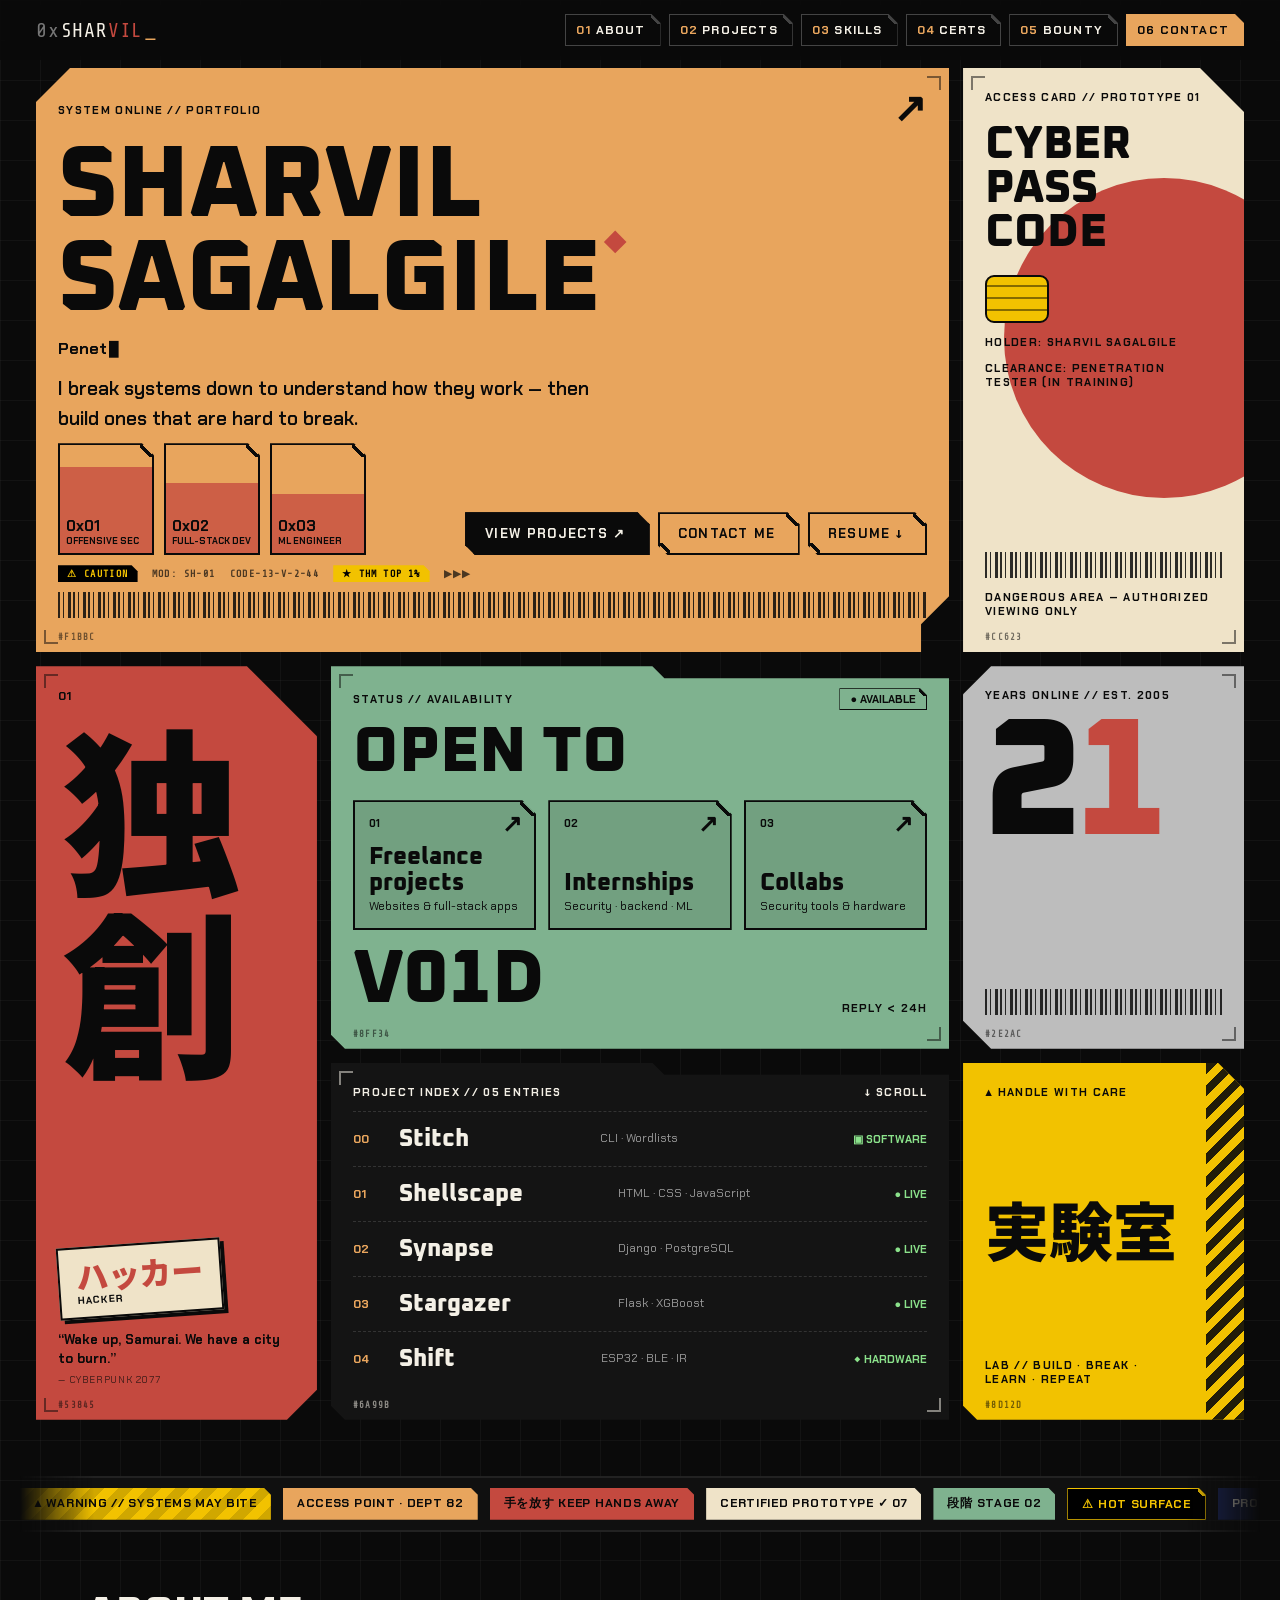
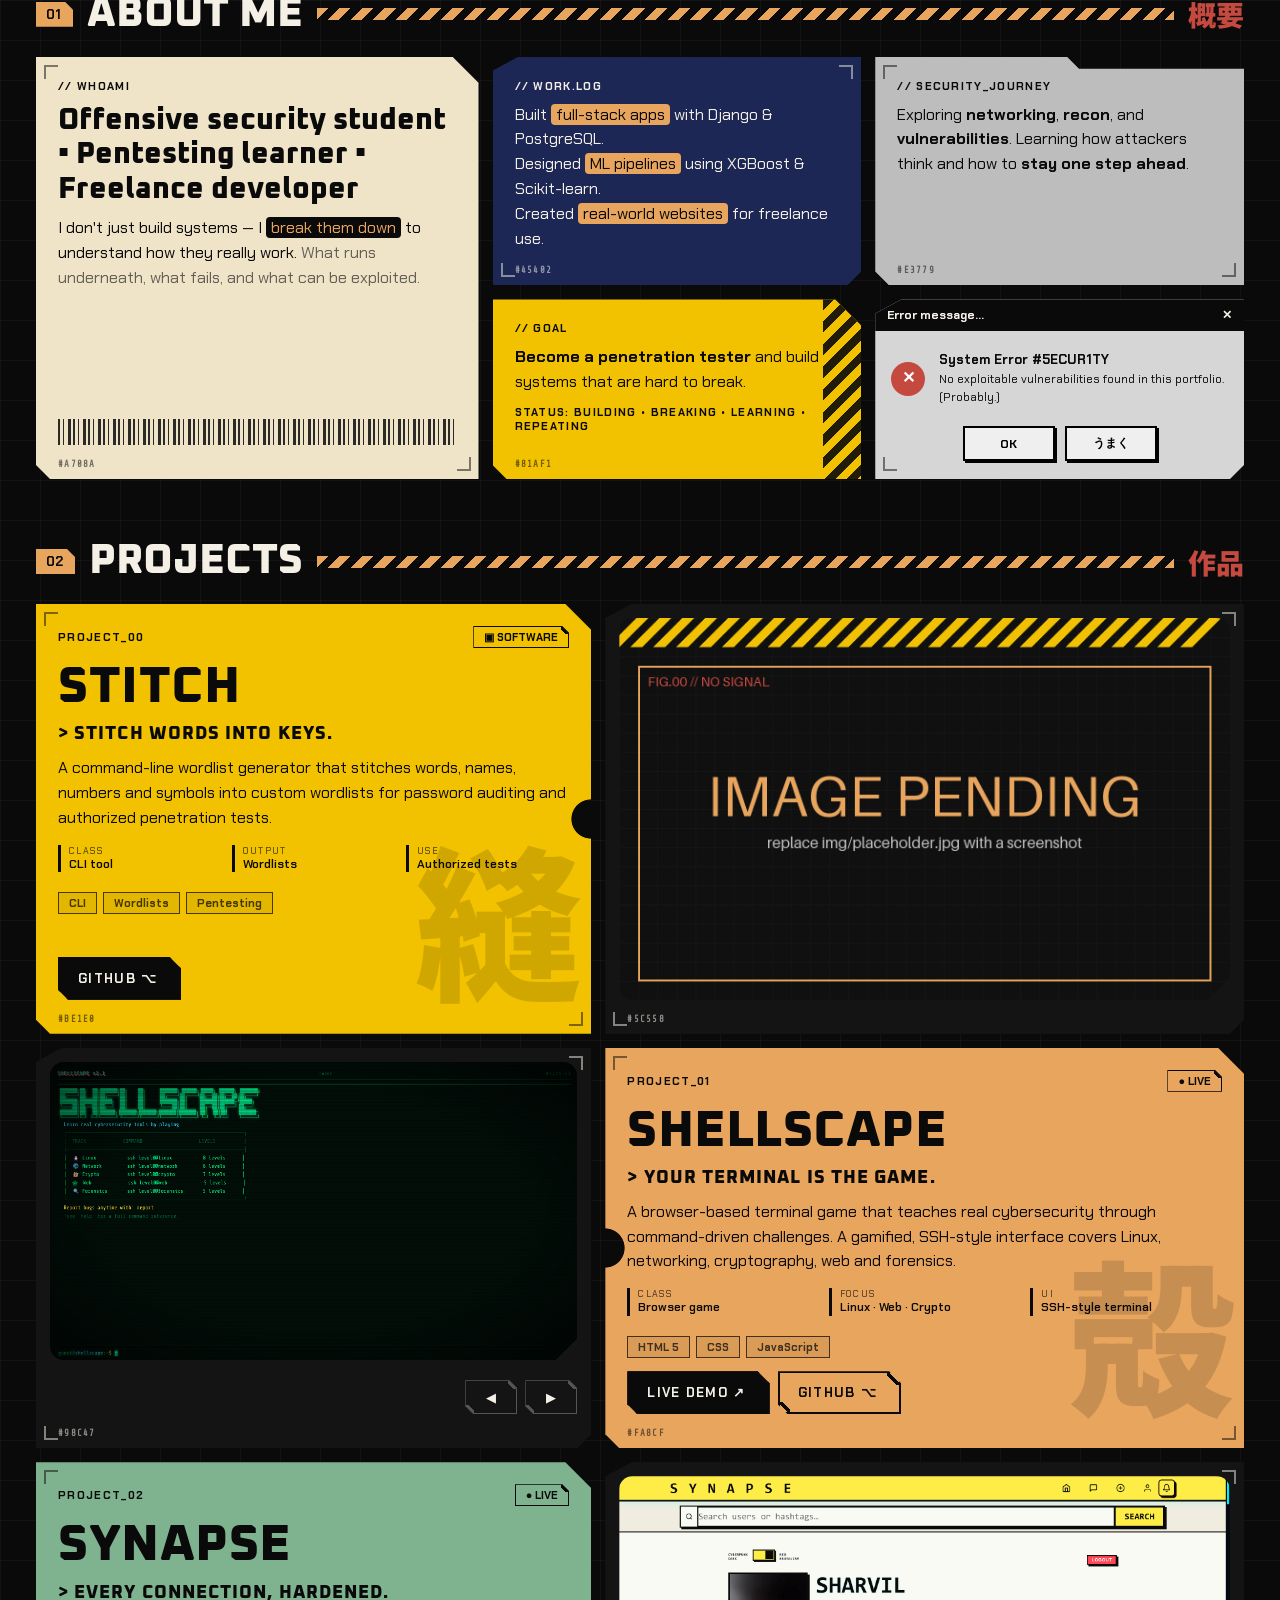
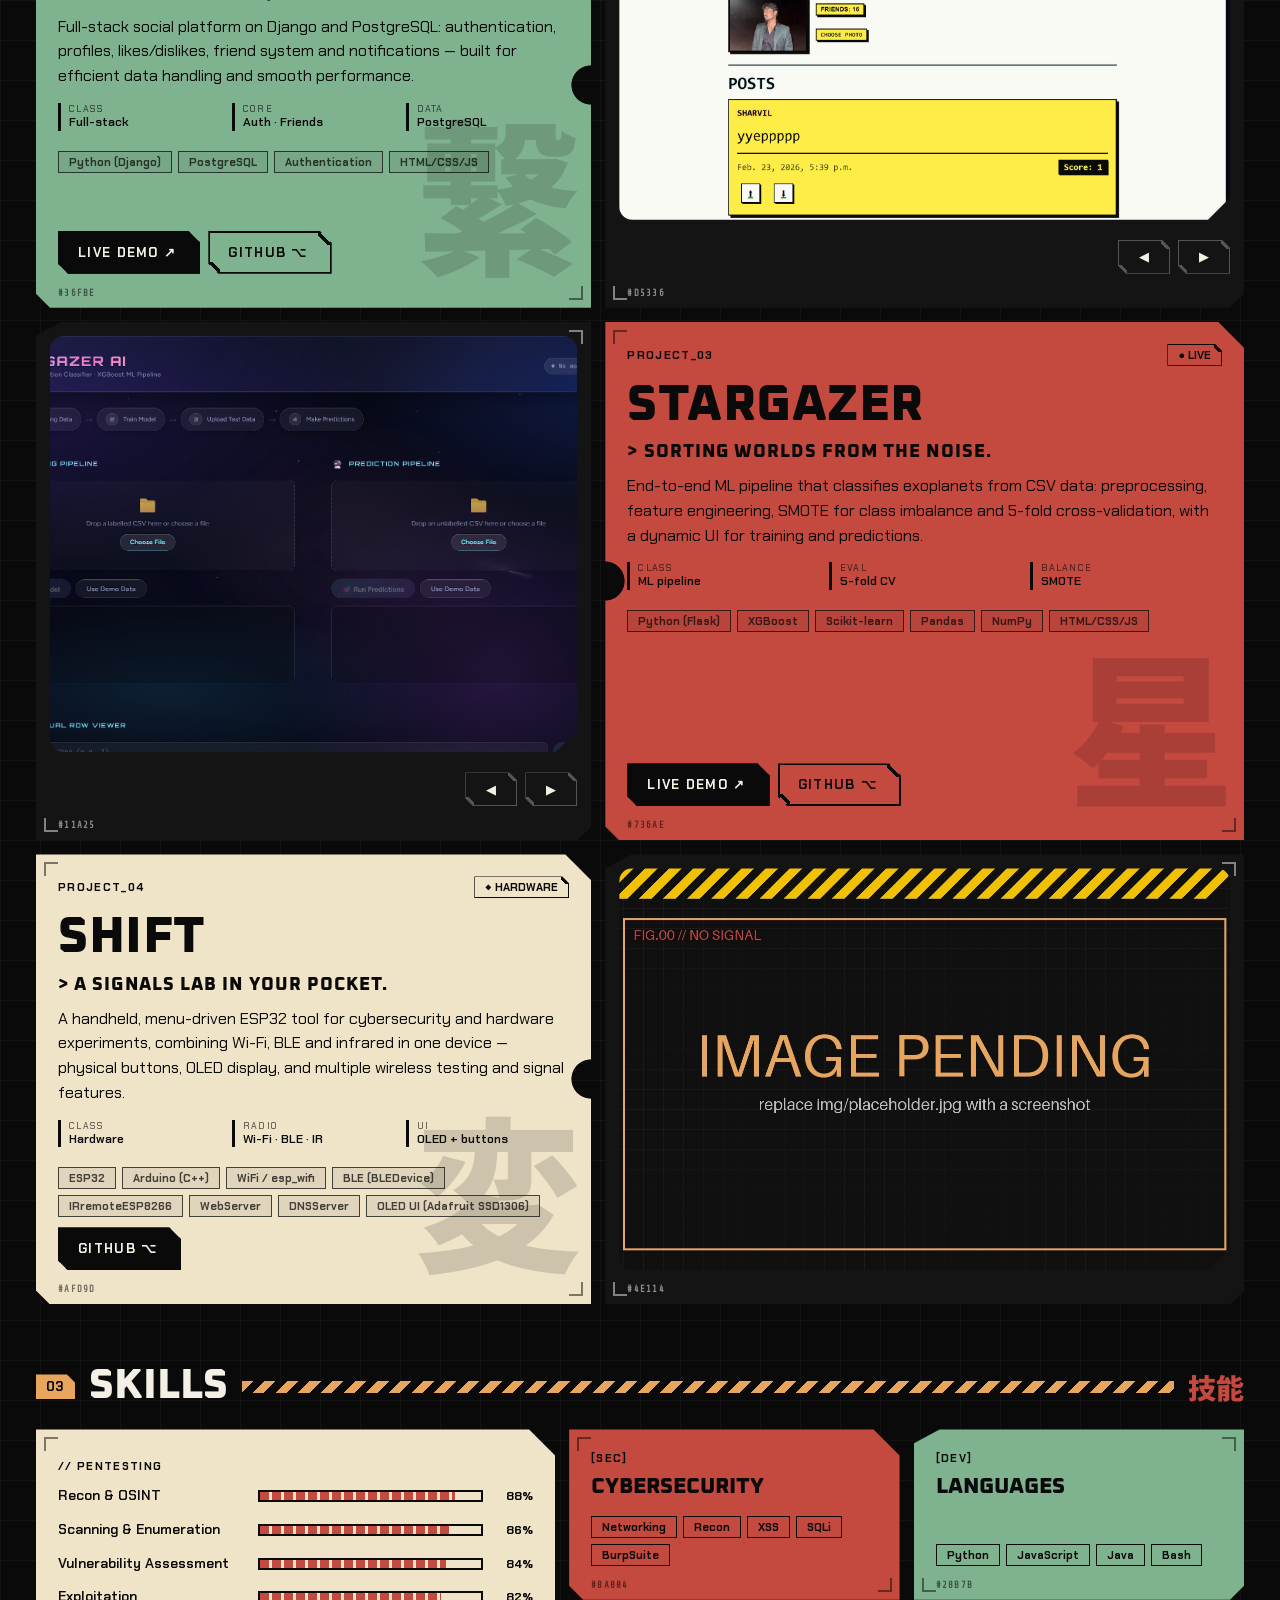
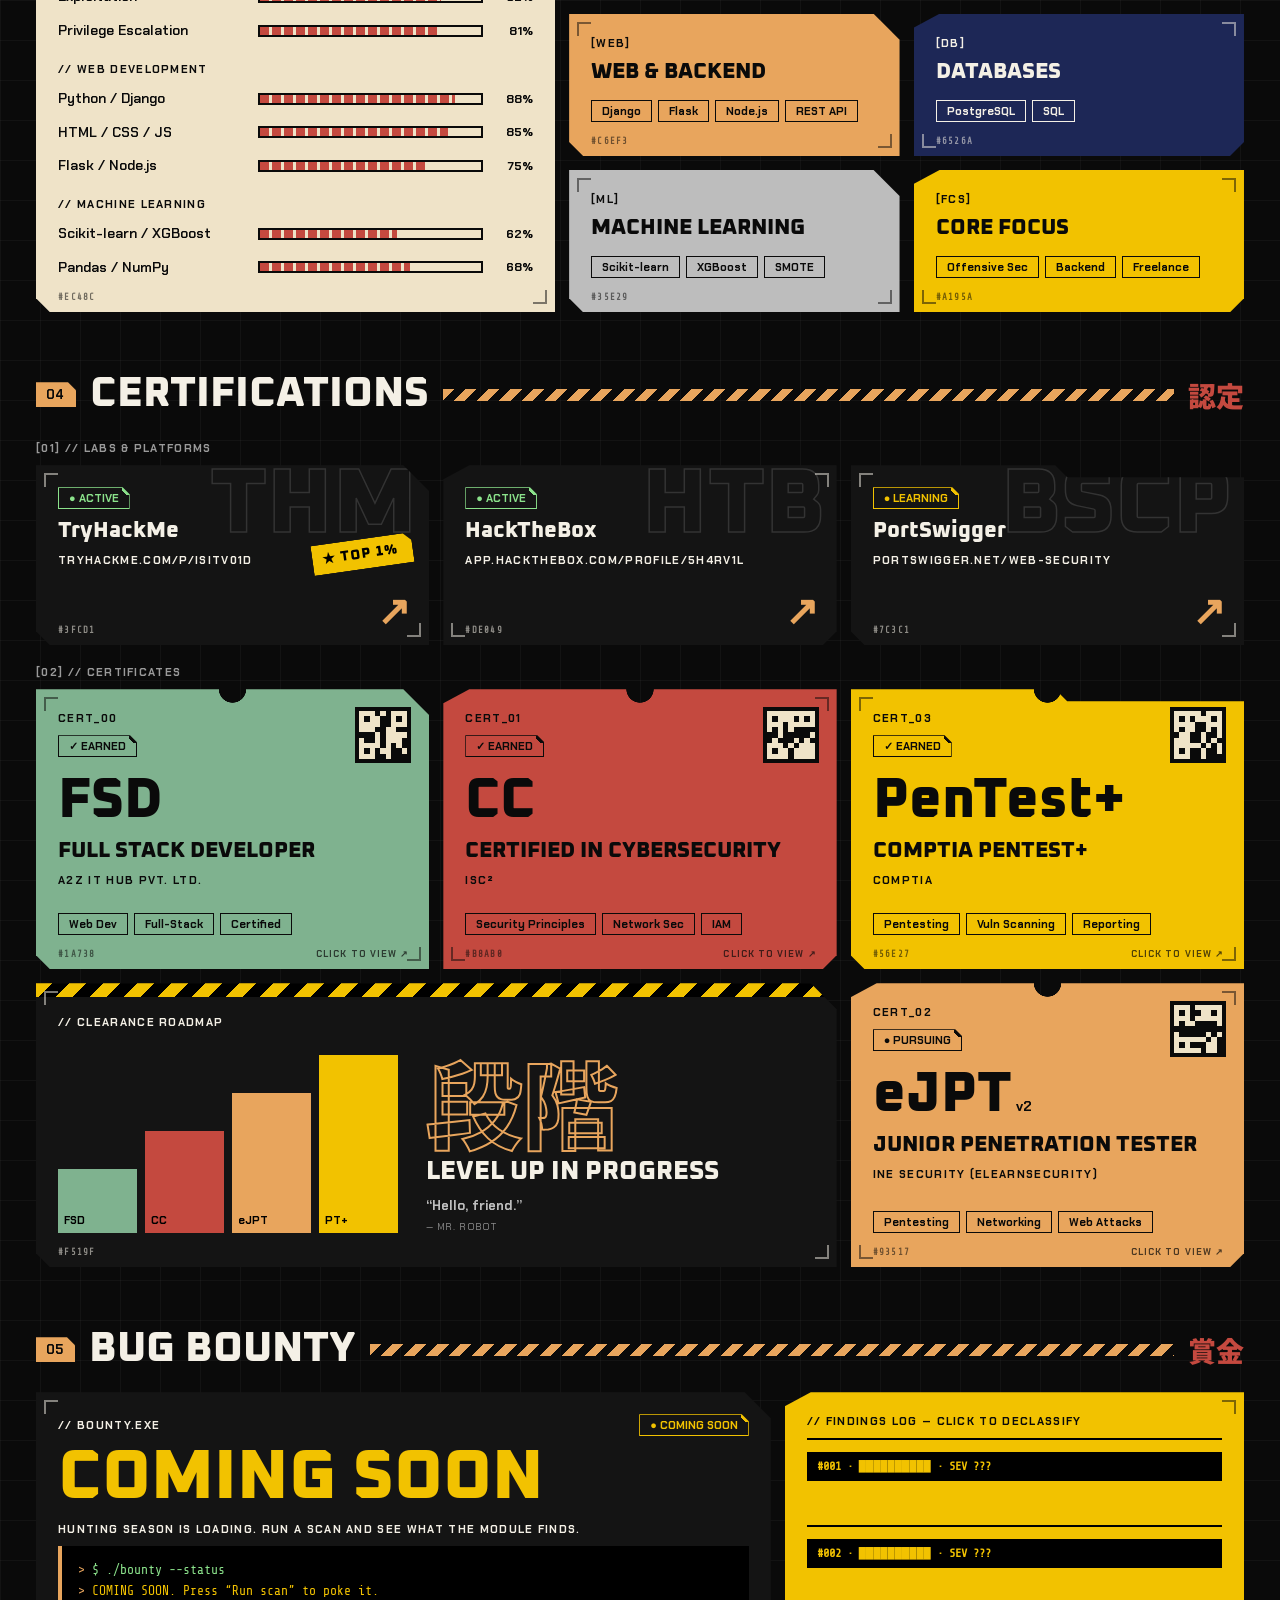
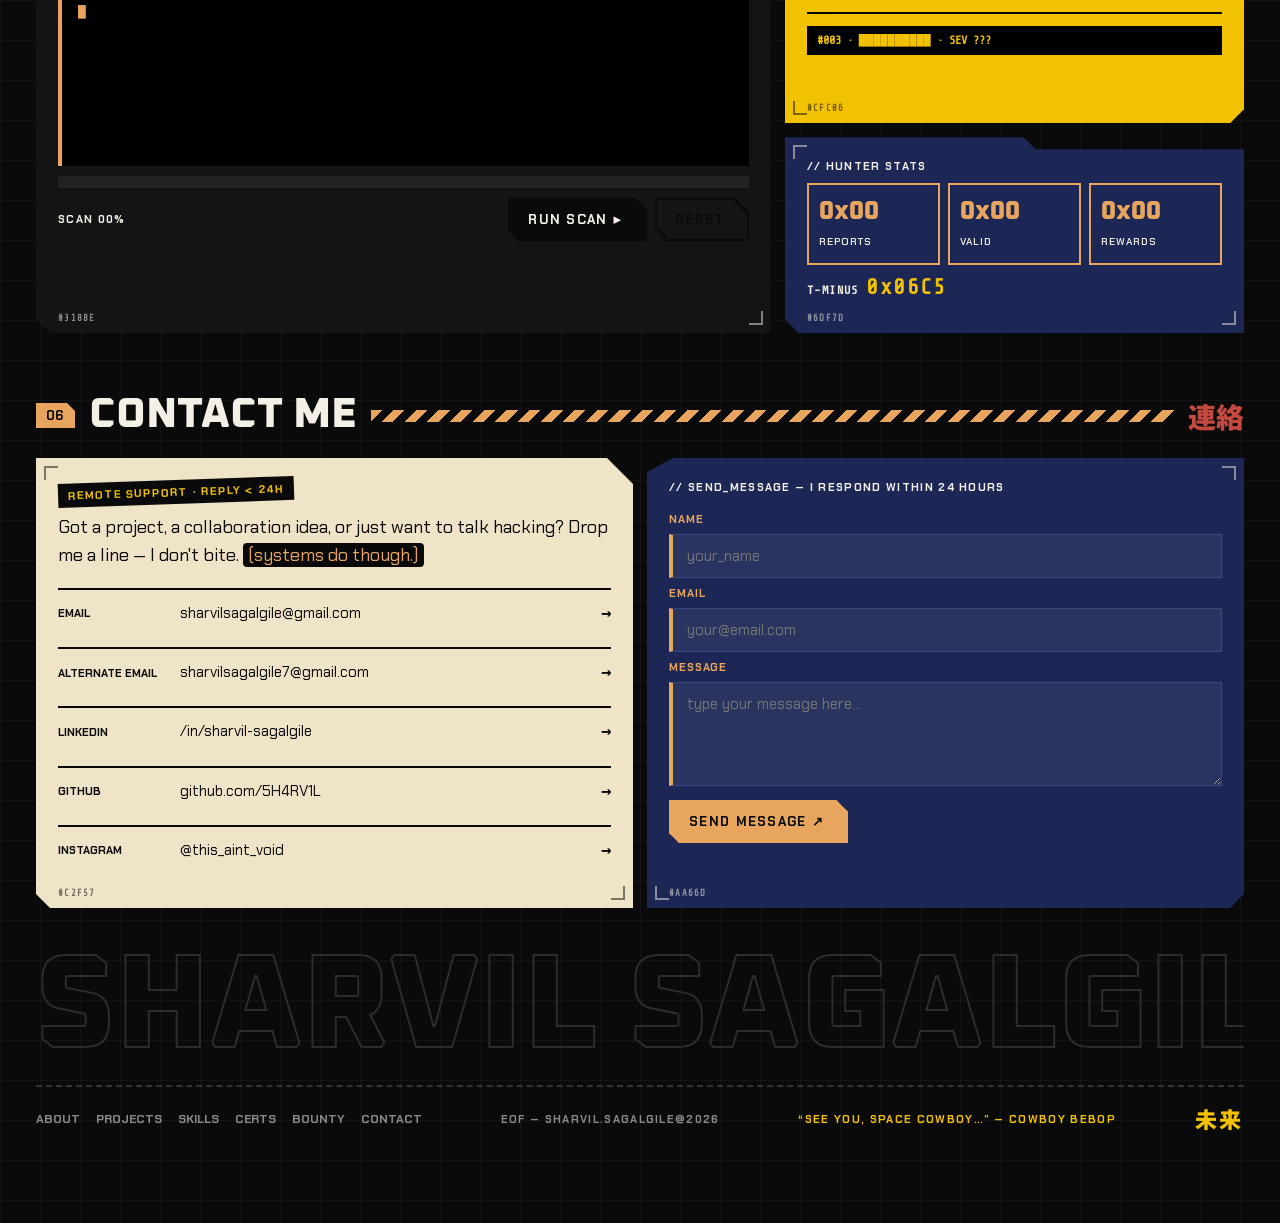
==== index.html @ 53ce42f3 "Add files via upload" ====
<!DOCTYPE html>
<html lang="en">
<head>
<meta charset="UTF-8">
<meta name="viewport" content="width=device-width, initial-scale=1.0">
<title>Sharvil Sagalgile | Offensive Security & Full-Stack Developer</title>
<meta name="description" content="Sharvil Sagalgile — offensive security learner, full-stack developer and ML engineer. Projects: Shellscape, Synapse, Stargazer, V01D. Open to freelance, internships and collabs.">
<meta property="og:type" content="website">
<meta property="og:url" content="https://sharvil.site/">
<meta property="og:title" content="Sharvil Sagalgile | Offensive Security & Full-Stack Developer">
<meta property="og:description" content="Offensive security learner, full-stack developer and ML engineer.">
<meta property="og:image" content="https://sharvil.site/og-preview.png">
<meta name="twitter:card" content="summary_large_image">
<link rel="icon" href="data:image/svg+xml,%3Csvg xmlns='http://www.w3.org/2000/svg' viewBox='0 0 32 32'%3E%3Crect width='32' height='32' rx='7' fill='%23c4493f'/%3E%3Cpath d='M9 22L22 9M12 9h10v10' stroke='%23000' stroke-width='3' fill='none'/%3E%3C/svg%3E">
<link rel="preconnect" href="https://fonts.googleapis.com">
<link rel="preconnect" href="https://fonts.gstatic.com" crossorigin>
<link href="https://fonts.googleapis.com/css2?family=Oxanium:wght@600;800&family=Chakra+Petch:wght@400;500;600;700&family=Share+Tech+Mono&display=swap" rel="stylesheet">
<link href="https://fonts.googleapis.com/css2?family=Noto+Sans+JP:wght@900&text=%E7%8B%AC%E5%89%B5%E3%83%8F%E3%83%83%E3%82%AB%E3%83%BC%E5%AE%9F%E9%A8%93%E5%AE%A4%E6%A6%82%E8%A6%81%E4%BD%9C%E5%93%81%E6%8A%80%E8%83%BD%E8%AA%8D%E5%AE%9A%E9%80%A3%E7%B5%A1%E6%9C%AA%E6%9D%A5%E6%AE%B5%E9%9A%8E%E7%B8%AB%E6%AE%BB%E7%B9%8B%E6%98%9F%E5%A4%89%E8%B3%9E%E9%87%91&display=swap" rel="stylesheet">
<meta name="theme-color" content="#0a0a0a">
<link rel="canonical" href="https://sharvil.site/">
<script type="application/ld+json">{"@context":"https://schema.org","@type":"Person","name":"Sharvil Sagalgile","url":"https://sharvil.site/","jobTitle":"Offensive Security Learner & Full-Stack Developer","sameAs":["https://github.com/5H4RV1L","https://www.linkedin.com/in/sharvil-sagalgile-b5a539286/","https://www.instagram.com/this_aint_void/"]}</script>
<link rel="stylesheet" href="style.css">
<script src="main.js" defer></script>
</head>
<body>

<a class="skip" href="#about">Skip to content</a>
<nav id="navbar">
  <a href="#home" class="logo"><span class="hx">0x</span>SHAR<span class="vil">VIL</span><i></i></a>
  <button class="burger" id="burger" aria-label="Menu">MENU</button>
  <ul id="nav-links">
    <li><a href="#about">About</a></li>
    <li><a href="#projects">Projects</a></li>
    <li><a href="#skills">Skills</a></li>
    <li><a href="#certs">Certs</a></li>
    <li><a href="#bounty">Bounty</a></li>
    <li><a href="#contact">Contact</a></li>
  </ul>
</nav>

<main>
<!-- HERO -->
<section id="home" class="grid hero">
  <div class="tile red kanji-tile">
    <span class="idx">01</span>
    <div class="kanji">独創</div>
    <div class="patch"><b>ハッカー</b><small>HACKER</small></div>
    <p class="quote">“Wake up, Samurai. We have a city to burn.”<cite>— Cyberpunk 2077</cite></p>
  </div>

  <div class="tile orange hero-main">
    <div class="row between"><span class="mono sm">SYSTEM ONLINE // PORTFOLIO</span><span class="arrow">↗</span></div>
    <h1>SHARVIL<br>SAGALGILE<span class="dot"></span></h1>
    <p class="roles"><span id="role-text"></span><b>█</b></p>
    <p class="lede">I break systems down to understand how they work — then build ones that are hard to break.</p>
    <div class="meters">
      <div class="meter"><span style="height:80%"></span><em>0x01</em><small>Offensive Sec</small></div>
      <div class="meter"><span style="height:65%"></span><em>0x02</em><small>Full-Stack Dev</small></div>
      <div class="meter"><span style="height:55%"></span><em>0x03</em><small>ML Engineer</small></div>
      <div class="cta">
        <a class="btn" href="#projects">View Projects ↗</a>
        <a class="btn ghost" href="#contact">Contact Me</a>
        <a class="btn ghost" href="./sharvil_resume.pdf" download>Resume ↓</a>
      </div>
    </div>
    <div class="micro"><b class="warn">⚠ CAUTION</b><span>MOD: SH-01</span><span>CODE-13-V-2-44</span><b class="rank">★ THM TOP 1%</b><span>▶▶▶</span></div>
    <div class="bar"></div>
  </div>

  <div class="tile sage open">
    <div class="row between"><span class="mono sm">STATUS // AVAILABILITY</span><span class="tag">● AVAILABLE</span></div>
    <h3>OPEN TO</h3>
    <div class="tickets">
      <div class="tk"><em>01</em><i>↗</i><b>Freelance projects</b><small>Websites &amp; full-stack apps</small></div>
      <div class="tk"><em>02</em><i>↗</i><b>Internships</b><small>Security · backend · ML</small></div>
      <div class="tk"><em>03</em><i>↗</i><b>Collabs</b><small>Security tools &amp; hardware</small></div>
    </div>
    <div class="row between foot"><span class="mono big">V01D</span><span class="mono sm">REPLY &lt; 24H</span></div>
  </div>

  <div class="tile grey num">
    <span class="mono sm">Years online // est. 2005</span>
    <div class="big26">2<u>1</u></div>
    <div class="bar"></div>
  </div>

  <div class="tile idcard">
    <div class="disc"></div>
    <div class="row between"><span class="mono sm">ACCESS CARD // PROTOTYPE 01</span></div>
    <h3>CYBER<br>PASS<br>CODE</h3>
    <div class="chip"></div>
    <p class="mono sm">Holder: Sharvil Sagalgile</p>
    <p class="mono sm">Clearance: Penetration tester (in training)</p>
    <div class="bar"></div>
    <p class="mono sm">Dangerous area — authorized viewing only</p>
  </div>

  <div class="tile dark pindex">
    <div class="row between"><span class="mono sm">PROJECT INDEX // 05 ENTRIES</span><span class="mono sm">↓ SCROLL</span></div>
    <a class="pi" href="#projects"><em>00</em><b>Stitch</b><span>CLI · Wordlists</span><u>▣ SOFTWARE</u></a>
    <a class="pi" href="#projects"><em>01</em><b>Shellscape</b><span>HTML · CSS · JavaScript</span><u>● LIVE</u></a>
    <a class="pi" href="#projects"><em>02</em><b>Synapse</b><span>Django · PostgreSQL</span><u>● LIVE</u></a>
    <a class="pi" href="#projects"><em>03</em><b>Stargazer</b><span>Flask · XGBoost</span><u>● LIVE</u></a>
    <a class="pi" href="#projects"><em>04</em><b>Shift</b><span>ESP32 · BLE · IR</span><u>◆ HARDWARE</u></a>
  </div>

  <div class="tile yellow labk stripe">
    <span class="mono sm">▲ Handle with care</span>
    <div class="jbig2">実験室</div>
    <p class="mono sm">Lab // Build · Break · Learn · Repeat</p>
  </div>
</section>

<div class="marquee" aria-hidden="true"><div class="mtrack"><b class="st st-y">▲ WARNING // SYSTEMS MAY BITE</b><b class="st st-o">ACCESS POINT · DEPT 82</b><b class="st st-r">手を放す KEEP HANDS AWAY</b><b class="st st-w">CERTIFIED PROTOTYPE ✓ 07</b><b class="st st-g">段階 STAGE 02</b><b class="st st-d">⚠ HOT SURFACE</b><b class="st st-n">PROTOCOL 01 // RECON → EXPLOIT → REPORT</b><b class="st st-b">WARRANTY VOID IF ROOTED</b><b class="st st-y">▲ WARNING // SYSTEMS MAY BITE</b><b class="st st-o">ACCESS POINT · DEPT 82</b><b class="st st-r">手を放す KEEP HANDS AWAY</b><b class="st st-w">CERTIFIED PROTOTYPE ✓ 07</b><b class="st st-g">段階 STAGE 02</b><b class="st st-d">⚠ HOT SURFACE</b><b class="st st-n">PROTOCOL 01 // RECON → EXPLOIT → REPORT</b><b class="st st-b">WARRANTY VOID IF ROOTED</b></div></div>

<!-- ABOUT -->
<section id="about">
  <header class="sec"><span>01</span><h2>ABOUT ME</h2><i></i><em class="jp">概要</em></header>
  <div class="grid about">
    <div class="tile cream tall">
      <span class="mono sm">// WHOAMI</span>
      <h3>Offensive security student • Pentesting learner • Freelance developer</h3>
      <p>I don't just build systems — I <mark>break them down</mark> to understand how they really work. <span class="dim">What runs underneath, what fails, and what can be exploited.</span></p>
      <div class="bar"></div>
    </div>
    <div class="tile navy">
      <span class="mono sm">// WORK.LOG</span>
      <p>Built <mark>full-stack apps</mark> with Django &amp; PostgreSQL.<br>Designed <mark>ML pipelines</mark> using XGBoost &amp; Scikit-learn.<br>Created <mark>real-world websites</mark> for freelance use.</p>
    </div>
    <div class="tile grey">
      <span class="mono sm">// SECURITY_JOURNEY</span>
      <p>Exploring <b>networking</b>, <b>recon</b>, and <b>vulnerabilities</b>. Learning how attackers think and how to <b>stay one step ahead</b>.</p>
    </div>
    <div class="tile yellow stripe">
      <span class="mono sm">// GOAL</span>
      <p><b>Become a penetration tester</b> and build systems that are hard to break.</p>
      <span class="mono sm">STATUS: BUILDING • BREAKING • LEARNING • REPEATING</span>
    </div>
    <div class="tile sysdlg"><div class="dh">Error message… <span>✕</span></div><div class="dbody"><span class="x">✕</span><p class="swap"><span class="a">System Error #5ECUR1TY<br><small>No exploitable vulnerabilities found in this portfolio. (Probably.)</small></span><span class="b">Retrying…<br><small>Still secure. Nice try though.</small></span></p></div><div class="dbtns"><button class="dbtn">OK</button><button class="dbtn">うまく</button></div></div>
  </div>
</section>

<!-- PROJECTS -->
<section id="projects">
  <header class="sec"><span>02</span><h2>PROJECTS</h2><i></i><em class="jp">作品</em></header>

  <article class="grid proj">
    <div class="tile yellow info">
      <span class="gk" aria-hidden="true">縫</span>
      <div class="row between"><span class="mono sm">PROJECT_00</span><span class="tag">▣ SOFTWARE</span></div>
      <h3>Stitch</h3>
      <p class="tagline">Stitch words into keys.</p>
      <p>A command-line wordlist generator that stitches words, names, numbers and symbols into custom wordlists for password auditing and authorized penetration tests.</p>
      <ul class="spec"><li><b>Class</b>CLI tool</li><li><b>Output</b>Wordlists</li><li><b>Use</b>Authorized tests</li></ul>
      <p class="chips tech"><span>CLI</span><span>Wordlists</span><span>Pentesting</span></p>
      <div class="links"><a class="btn" href="https://github.com/5H4RV1L/stitch" target="_blank" rel="noopener">GitHub ⌥</a></div>
    </div>
    <div class="tile dark shots single"><div class="carousel">
      <img src="img/placeholder.jpg" alt="Stitch screenshot placeholder">
    </div><div class="ctrl"><button class="prev" aria-label="Previous">◀</button><button class="next" aria-label="Next">▶</button></div></div>
  </article>

  <article class="grid proj flip">
    <div class="tile orange info">
      <span class="gk" aria-hidden="true">殻</span>
      <div class="row between"><span class="mono sm">PROJECT_01</span><span class="tag">● LIVE</span></div>
      <h3>Shellscape</h3>
      <p class="tagline">Your terminal is the game.</p>
      <p>A browser-based terminal game that teaches real cybersecurity through command-driven challenges. A gamified, SSH-style interface covers Linux, networking, cryptography, web and forensics.</p>
      <ul class="spec"><li><b>Class</b>Browser game</li><li><b>Focus</b>Linux · Web · Crypto</li><li><b>UI</b>SSH-style terminal</li></ul>
      <p class="chips tech"><span>HTML 5</span><span>CSS</span><span>JavaScript</span></p>
      <div class="links"><a class="btn" href="https://shellscape.sharvil.site/" target="_blank" rel="noopener">Live Demo ↗</a><a class="btn ghost" href="https://github.com/5H4RV1L/shellscape" target="_blank" rel="noopener">GitHub ⌥</a></div>
    </div>
    <div class="tile dark shots"><div class="carousel">
      <img src="shellscape/lb.png" alt="Shellscape screen 1"><img src="shellscape/ln.png" alt="Shellscape screen 2" loading="lazy"><img src="shellscape/nt.png" alt="Shellscape screen 3" loading="lazy"><img src="shellscape/cr.png" alt="Shellscape screen 4" loading="lazy"><img src="shellscape/hp.png" alt="Shellscape screen 5" loading="lazy">
    </div><div class="ctrl"><button class="prev" aria-label="Previous">◀</button><button class="next" aria-label="Next">▶</button></div></div>
  </article>

  <article class="grid proj">
    <div class="tile sage info">
      <span class="gk" aria-hidden="true">繋</span>
      <div class="row between"><span class="mono sm">PROJECT_02</span><span class="tag">● LIVE</span></div>
      <h3>Synapse</h3>
      <p class="tagline">Every connection, hardened.</p>
      <p>Full-stack social platform on Django and PostgreSQL: authentication, profiles, likes/dislikes, friend system and notifications — built for efficient data handling and smooth performance.</p>
      <ul class="spec"><li><b>Class</b>Full-stack</li><li><b>Core</b>Auth · Friends</li><li><b>Data</b>PostgreSQL</li></ul>
      <p class="chips tech"><span>Python (Django)</span><span>PostgreSQL</span><span>Authentication</span><span>HTML/CSS/JS</span></p>
      <div class="links"><a class="btn" href="https://synapse.sharvil.site/" target="_blank" rel="noopener">Live Demo ↗</a><a class="btn ghost" href="https://github.com/5H4RV1L/synapse_v2" target="_blank" rel="noopener">GitHub ⌥</a></div>
    </div>
    <div class="tile dark shots"><div class="carousel">
      <img src="synapse/pr.png" alt="Synapse profile"><img src="synapse/fd.png" alt="Synapse feed" loading="lazy"><img src="synapse/sr.png" alt="Synapse search" loading="lazy"><img src="synapse/gc.png" alt="Synapse groups" loading="lazy"><img src="synapse/cp.png" alt="Synapse chat" loading="lazy"><img src="synapse/dpr.png" alt="Synapse dark profile" loading="lazy"><img src="synapse/dfd.png" alt="Synapse dark feed" loading="lazy"><img src="synapse/dsr.png" alt="Synapse dark search" loading="lazy"><img src="synapse/dgc.png" alt="Synapse dark groups" loading="lazy"><img src="synapse/dcp.png" alt="Synapse dark chat" loading="lazy">
    </div><div class="ctrl"><button class="prev" aria-label="Previous">◀</button><button class="next" aria-label="Next">▶</button></div></div>
  </article>

  <article class="grid proj flip">
    <div class="tile red info">
      <span class="gk" aria-hidden="true">星</span>
      <div class="row between"><span class="mono sm">PROJECT_03</span><span class="tag">● LIVE</span></div>
      <h3>Stargazer</h3>
      <p class="tagline">Sorting worlds from the noise.</p>
      <p>End-to-end ML pipeline that classifies exoplanets from CSV data: preprocessing, feature engineering, SMOTE for class imbalance and 5-fold cross-validation, with a dynamic UI for training and predictions.</p>
      <ul class="spec"><li><b>Class</b>ML pipeline</li><li><b>Eval</b>5-fold CV</li><li><b>Balance</b>SMOTE</li></ul>
      <p class="chips tech"><span>Python (Flask)</span><span>XGBoost</span><span>Scikit-learn</span><span>Pandas</span><span>NumPy</span><span>HTML/CSS/JS</span></p>
      <div class="links"><a class="btn" href="https://stargazer.sharvil.site/" target="_blank" rel="noopener">Live Demo ↗</a><a class="btn ghost" href="https://github.com/5H4RV1L/stargazer_v2" target="_blank" rel="noopener">GitHub ⌥</a></div>
    </div>
    <div class="tile dark shots"><div class="carousel">
      <img src="stargazer/hm.png" alt="Stargazer screen 1"><img src="stargazer/fu.png" alt="Stargazer screen 2" loading="lazy"><img src="stargazer/tr.png" alt="Stargazer screen 3" loading="lazy"><img src="stargazer/pd.png" alt="Stargazer screen 4" loading="lazy"><img src="stargazer/gd.png" alt="Stargazer screen 5" loading="lazy"><img src="stargazer/fp.png" alt="Stargazer screen 6" loading="lazy"><img src="stargazer/cn.png" alt="Stargazer screen 7" loading="lazy">
    </div><div class="ctrl"><button class="prev" aria-label="Previous">◀</button><button class="next" aria-label="Next">▶</button></div></div>
  </article>

  <article class="grid proj">
    <div class="tile cream info">
      <span class="gk" aria-hidden="true">変</span>
      <div class="row between"><span class="mono sm">PROJECT_04</span><span class="tag">◆ HARDWARE</span></div>
      <h3>Shift</h3>
      <p class="tagline">A signals lab in your pocket.</p>
      <p>A handheld, menu-driven ESP32 tool for cybersecurity and hardware experiments, combining Wi-Fi, BLE and infrared in one device — physical buttons, OLED display, and multiple wireless testing and signal features.</p>
      <ul class="spec"><li><b>Class</b>Hardware</li><li><b>Radio</b>Wi-Fi · BLE · IR</li><li><b>UI</b>OLED + buttons</li></ul>
      <p class="chips tech"><span>ESP32</span><span>Arduino (C++)</span><span>WiFi / esp_wifi</span><span>BLE (BLEDevice)</span><span>IRremoteESP8266</span><span>WebServer</span><span>DNSServer</span><span>OLED UI (Adafruit SSD1306)</span></p>
      <div class="links"><a class="btn" href="https://github.com/5H4RV1L/project_V01D" target="_blank" rel="noopener">GitHub ⌥</a></div>
    </div>
    <div class="tile dark shots single"><div class="carousel"><img src="img/placeholder.jpg" alt="Shift project image placeholder"></div><div class="ctrl"><button class="prev" aria-label="Previous">◀</button><button class="next" aria-label="Next">▶</button></div></div>
  </article>
</section>

<!-- SKILLS -->
<section id="skills">
  <header class="sec"><span>03</span><h2>SKILLS</h2><i></i><em class="jp">技能</em></header>
  <div class="grid skills">
    <div class="tile cream bars">
      <span class="mono sm">// PENTESTING</span>
      <div class="sk"><b>Recon &amp; OSINT</b><i><s data-pct="88"></s></i><em>88%</em></div>
      <div class="sk"><b>Scanning &amp; Enumeration</b><i><s data-pct="86"></s></i><em>86%</em></div>
      <div class="sk"><b>Vulnerability Assessment</b><i><s data-pct="84"></s></i><em>84%</em></div>
      <div class="sk"><b>Exploitation</b><i><s data-pct="82"></s></i><em>82%</em></div>
      <div class="sk"><b>Privilege Escalation</b><i><s data-pct="81"></s></i><em>81%</em></div>
      <span class="mono sm">// WEB DEVELOPMENT</span>
      <div class="sk"><b>Python / Django</b><i><s data-pct="88"></s></i><em>88%</em></div>
      <div class="sk"><b>HTML / CSS / JS</b><i><s data-pct="85"></s></i><em>85%</em></div>
      <div class="sk"><b>Flask / Node.js</b><i><s data-pct="75"></s></i><em>75%</em></div>
      <span class="mono sm">// MACHINE LEARNING</span>
      <div class="sk"><b>Scikit-learn / XGBoost</b><i><s data-pct="62"></s></i><em>62%</em></div>
      <div class="sk"><b>Pandas / NumPy</b><i><s data-pct="68"></s></i><em>68%</em></div>
    </div>
    <div class="stack">
      <div class="tile red"><span class="mono sm">[SEC]</span><h4>Cybersecurity</h4><p class="chips"><span>Networking</span><span>Recon</span><span>XSS</span><span>SQLi</span><span>BurpSuite</span></p></div>
      <div class="tile sage"><span class="mono sm">[DEV]</span><h4>Languages</h4><p class="chips"><span>Python</span><span>JavaScript</span><span>Java</span><span>Bash</span></p></div>
      <div class="tile orange"><span class="mono sm">[WEB]</span><h4>Web &amp; Backend</h4><p class="chips"><span>Django</span><span>Flask</span><span>Node.js</span><span>REST API</span></p></div>
      <div class="tile navy"><span class="mono sm">[DB]</span><h4>Databases</h4><p class="chips"><span>PostgreSQL</span><span>SQL</span></p></div>
      <div class="tile grey"><span class="mono sm">[ML]</span><h4>Machine Learning</h4><p class="chips"><span>Scikit-learn</span><span>XGBoost</span><span>SMOTE</span></p></div>
      <div class="tile yellow"><span class="mono sm">[FCS]</span><h4>Core Focus</h4><p class="chips"><span>Offensive Sec</span><span>Backend</span><span>Freelance</span></p></div>
    </div>
  </div>
</section>

<!-- CERTS -->
<section id="certs">
  <header class="sec"><span>04</span><h2>CERTIFICATIONS</h2><i></i><em class="jp">認定</em></header>
  <p class="mono sm sub">[01] // LABS &amp; PLATFORMS</p>
  <div class="grid three">
    <a class="tile dark lab" href="https://tryhackme.com/p/isitv01d" target="_blank" rel="noopener"><span class="tag g">● ACTIVE</span><div class="ghost-txt">THM</div><span class="top1">★ TOP 1%</span><h4>TryHackMe</h4><p class="mono sm">tryhackme.com/p/isitv01d</p><span class="arrow">↗</span></a>
    <a class="tile dark lab" href="https://profile.hackthebox.com/profile/019d3ba8-0c61-715c-96a6-cebbb1a78733" target="_blank" rel="noopener"><span class="tag g">● ACTIVE</span><div class="ghost-txt">HTB</div><h4>HackTheBox</h4><p class="mono sm">app.hackthebox.com/profile/5H4RV1L</p><span class="arrow">↗</span></a>
    <a class="tile dark lab" href="https://portswigger.net/web-security" target="_blank" rel="noopener"><span class="tag y">● LEARNING</span><div class="ghost-txt">BSCP</div><h4>PortSwigger</h4><p class="mono sm">portswigger.net/web-security</p><span class="arrow">↗</span></a>
  </div>
  <p class="mono sm sub">[02] // CERTIFICATES</p>
  <div class="grid three">
    <div class="tile sage cert" data-img="certs/placeholder.jpg"><span class="mono sm">CERT_00</span><span class="tag">✓ EARNED</span><div class="abbr">FSD</div><h4>Full Stack Developer</h4><p class="mono sm">A2Z IT Hub Pvt. Ltd.</p><p class="chips"><span>Web Dev</span><span>Full-Stack</span><span>Certified</span></p></div>
    <div class="tile red cert" data-img="certs/placeholder.jpg"><span class="mono sm">CERT_01</span><span class="tag">✓ EARNED</span><div class="abbr">CC</div><h4>Certified in Cybersecurity</h4><p class="mono sm">ISC²</p><p class="chips"><span>Security Principles</span><span>Network Sec</span><span>IAM</span></p></div>
    <div class="tile yellow cert" data-img="certs/placeholder.jpg"><span class="mono sm">CERT_03</span><span class="tag">✓ EARNED</span><div class="abbr">PenTest+</div><h4>CompTIA PenTest+</h4><p class="mono sm">CompTIA</p><p class="chips"><span>Pentesting</span><span>Vuln Scanning</span><span>Reporting</span></p></div>
    <div class="tile dark roadmap">
      <div class="haz"></div>
      <span class="mono sm">// CLEARANCE ROADMAP</span>
      <div class="rm">
        <div class="steps" aria-hidden="true"><div style="--h:34%;--c:var(--sage)"><span>FSD</span></div><div style="--h:54%;--c:var(--red)"><span>CC</span></div><div style="--h:74%;--c:var(--orange)"><span>eJPT</span></div><div style="--h:94%;--c:var(--yellow)"><span>PT+</span></div></div>
        <div class="rtxt"><div class="jbig">段階</div><h3>LEVEL UP IN PROGRESS</h3><p class="quote">“Hello, friend.”<cite>— Mr. Robot</cite></p></div>
      </div>
    </div>
    <div class="tile orange cert" data-img="certs/placeholder.jpg"><span class="mono sm">CERT_02</span><span class="tag">● PURSUING</span><div class="abbr">eJPT<small>v2</small></div><h4>Junior Penetration Tester</h4><p class="mono sm">INE Security (eLearnSecurity)</p><p class="chips"><span>Pentesting</span><span>Networking</span><span>Web Attacks</span></p></div>
  </div>
</section>

<!-- BOUNTY -->
<section id="bounty">
  <header class="sec"><span>05</span><h2>BUG BOUNTY</h2><i></i><em class="jp">賞金</em></header>
  <div class="grid bounty">
    <div class="tile dark bb-main">
      <div class="row between"><span class="mono sm">// BOUNTY.EXE</span><span class="tag y">● COMING SOON</span></div>
      <h3 class="glitch">COMING SOON</h3>
      <p class="mono sm">Hunting season is loading. Run a scan and see what the module finds.</p>
      <div class="bb-term" id="bb-term" aria-live="polite"></div>
      <div class="bb-bar"><i id="bb-fill"></i></div>
      <div class="row between bb-ctl"><span class="mono sm" id="bb-pct">SCAN 00%</span><div class="cta"><button class="btn" id="bb-scan" type="button">Run scan ▶</button><button class="btn ghost" id="bb-reset" type="button">Reset</button></div></div>
    </div>
    <div class="tile yellow bb-find">
      <span class="mono sm">// FINDINGS LOG — CLICK TO DECLASSIFY</span>
      <button class="rd" type="button"><b>#001 · ██████████ · SEV ???</b><span>LOCKED — first valid report pending</span></button><button class="rd" type="button"><b>#002 · ██████████ · SEV ???</b><span>LOCKED — first valid report pending</span></button><button class="rd" type="button"><b>#003 · ██████████ · SEV ???</b><span>LOCKED — first valid report pending</span></button>
    </div>
    <div class="tile navy bb-stats">
      <span class="mono sm">// HUNTER STATS</span>
      <div class="bb-m"><div><em>0x00</em><small>Reports</small></div><div><em>0x00</em><small>Valid</small></div><div><em>0x00</em><small>Rewards</small></div></div>
      <p class="clock">T-MINUS <b id="bb-clock">0x0000</b></p>
    </div>
  </div>
</section>

<!-- CONTACT -->
<section id="contact">
  <header class="sec"><span>06</span><h2>CONTACT ME</h2><i></i><em class="jp">連絡</em></header>
  <div class="grid contact">
    <div class="tile cream">
      <span class="sticker">REMOTE SUPPORT · REPLY &lt; 24H</span>
      <p class="intro">Got a project, a collaboration idea, or just want to talk hacking? Drop me a line — I don't bite. <mark>(systems do though.)</mark></p>
      <a class="clink" href="mailto:sharvilsagalgile@gmail.com?subject=Portfolio%20Inquiry"><b>Email</b>sharvilsagalgile@gmail.com<i>→</i></a>
      <a class="clink" href="mailto:sharvilsagalgile7@gmail.com?subject=Portfolio%20Inquiry"><b>Alternate Email</b>sharvilsagalgile7@gmail.com<i>→</i></a>
      <a class="clink" href="https://www.linkedin.com/in/sharvil-sagalgile-b5a539286/" target="_blank" rel="noopener"><b>LinkedIn</b>/in/sharvil-sagalgile<i>→</i></a>
      <a class="clink" href="https://github.com/5H4RV1L" target="_blank" rel="noopener"><b>GitHub</b>github.com/5H4RV1L<i>→</i></a>
      <a class="clink" href="https://www.instagram.com/this_aint_void/" target="_blank" rel="noopener"><b>Instagram</b>@this_aint_void<i>→</i></a>
    </div>
    <div class="tile navy">
      <span class="mono sm">// SEND_MESSAGE — I respond within 24 hours</span>
      <div id="form-view">
        <form id="contact-form" novalidate>
          <label for="f-name">NAME</label><input type="text" id="f-name" name="name" placeholder="your_name" autocomplete="off" required>
          <label for="f-email">EMAIL</label><input type="email" id="f-email" name="email" placeholder="your@email.com" autocomplete="off" required>
          <label for="f-msg">MESSAGE</label><textarea id="f-msg" name="message" rows="4" placeholder="type your message here..." required></textarea>
          <button type="submit" class="btn form-send-btn">Send Message ↗</button>
          <div class="form-error" id="form-error" aria-live="polite"></div>
        </form>
      </div>
      <div id="form-success" class="dialog" style="display:none">
        <div class="dh">Message sent <span>✕</span></div>
        <p>✓ Message queued successfully.<br>Response expected within 24 hours.</p>
      </div>
    </div>
  </div>
  <div class="wordmark" aria-hidden="true">SHARVIL SAGALGILE</div>
  <footer>
    <nav><a href="#about">About</a><a href="#projects">Projects</a><a href="#skills">Skills</a><a href="#certs">Certs</a><a href="#bounty">Bounty</a><a href="#contact">Contact</a></nav>
    <span class="mono sm">EOF — sharvil.sagalgile@2026</span><span class="mono sm q">“See you, space cowboy…” — Cowboy Bebop</span><span class="kanji sm">未来</span>
  </footer>
</section>
</main>
</body>
</html>
---- style.css ----
:root{--bg:#0a0a0a;--red:#c4493f;--orange:#e8a55d;--sage:#7fb28f;--grey:#bdbdbd;--cream:#efe3c8;--navy:#1d2756;--yellow:#f2c200;--ink:#0a0a0a;--r:22px;
--h:'Archivo Black','Arial Black',sans-serif;--b:'Space Grotesk',system-ui,sans-serif;--m:'Space Mono',ui-monospace,monospace}
*{box-sizing:border-box;margin:0;padding:0}
html{scroll-behavior:smooth;scroll-padding-top:80px}
body{background:var(--bg);color:var(--ink);font-family:var(--b);line-height:1.55;-webkit-font-smoothing:antialiased}
a{color:inherit;text-decoration:none}
main{max-width:1240px;margin:0 auto;padding:0 16px 40px}
section{margin-bottom:56px}

/* nav */
#navbar{position:sticky;top:0;z-index:20;display:flex;justify-content:space-between;align-items:center;gap:12px;padding:14px max(16px,calc(50% - 604px));background:rgba(10,10,10,.92);backdrop-filter:blur(8px)}
.logo{font-family:var(--h);color:#f4f0e6;font-size:18px;display:flex;align-items:center;gap:6px}
.logo i{width:9px;height:9px;border-radius:50%;background:var(--red)}
#nav-links{list-style:none;display:flex;gap:8px}
#nav-links a{display:block;font:700 12px var(--m);text-transform:uppercase;letter-spacing:.06em;color:#f4f0e6;border:1.5px solid #3a3a3a;border-radius:99px;padding:7px 14px;transition:.2s}
#nav-links a:hover,#nav-links a.active{background:var(--orange);border-color:var(--orange);color:var(--ink)}
.burger{display:none;font:700 12px var(--m);background:var(--orange);border:0;border-radius:99px;padding:8px 14px;cursor:pointer}

/* grid + tiles */
.grid{display:grid;gap:14px}
.tile{border-radius:var(--r);padding:22px;position:relative;overflow:hidden;display:flex;flex-direction:column;gap:10px}
.red{background:var(--red)}.orange{background:var(--orange)}.sage{background:var(--sage)}.grey{background:var(--grey)}
.cream{background:var(--cream)}.navy{background:var(--navy);color:#f4f0e6}.yellow{background:var(--yellow)}.dark{background:#141414;color:#f4f0e6;border:1.5px solid #2a2a2a}
.mono{font-family:var(--m)}.sm{font:700 11px var(--m);letter-spacing:.08em;text-transform:uppercase}
.big{font:400 34px var(--h);margin-top:auto}
.row{display:flex}.between{justify-content:space-between;align-items:center}
.dim{opacity:.6}
mark{background:var(--ink);color:var(--orange);padding:0 5px;border-radius:4px}
.navy mark{background:var(--orange);color:var(--ink)}
.bar{height:26px;margin-top:auto;background:repeating-linear-gradient(90deg,var(--ink) 0 2px,transparent 2px 5px,var(--ink) 5px 6px,transparent 6px 10px,var(--ink) 10px 13px,transparent 13px 15px);opacity:.85}
.stripe::after{content:"";position:absolute;right:0;top:0;width:38px;height:100%;background:repeating-linear-gradient(135deg,var(--ink) 0 8px,transparent 8px 16px);opacity:.9}
.arrow{font:400 40px/1 var(--h)}
.tag{font:700 11px var(--m);border:1.5px solid currentColor;border-radius:99px;padding:3px 10px;width:max-content;align-self:flex-start}
.tag.g{color:#8be28b}.tag.y{color:var(--yellow)}

/* buttons */
.btn{display:inline-block;font:700 13px var(--m);text-transform:uppercase;letter-spacing:.04em;background:var(--ink);color:#f4f0e6;border:2px solid var(--ink);border-radius:99px;padding:10px 18px;cursor:pointer;transition:.2s}
.btn:hover{transform:translate(2px,-2px);box-shadow:-3px 3px 0 rgba(0,0,0,.35)}
.btn.ghost{background:transparent;color:var(--ink)}
.navy .btn{background:var(--orange);color:var(--ink);border-color:var(--orange)}
.cta,.links{display:flex;flex-wrap:wrap;gap:8px}.links{margin-top:auto}

/* section header */
.sec{display:flex;align-items:center;gap:14px;margin-bottom:16px;color:#f4f0e6}
.sec span{font:700 13px var(--m);background:var(--orange);color:var(--ink);border-radius:99px;padding:3px 12px}
.sec h2{font:400 clamp(26px,4vw,42px) var(--h)}
.sec i{flex:1;height:2px;background:repeating-linear-gradient(90deg,#444 0 8px,transparent 8px 14px)}
.sub{color:#9a9a9a;margin:20px 0 10px}

/* hero */
.hero{grid-template-columns:1fr 2.2fr 1fr;grid-template-rows:auto auto;padding-top:8px}
.kanji-tile{grid-row:span 2;min-height:520px;justify-content:space-between}
.idx{font:700 12px var(--m)}
.kanji{font:900 clamp(90px,12vw,150px)/1.05 'Noto Sans JP','Yu Gothic','Hiragino Sans',sans-serif;writing-mode:vertical-rl;letter-spacing:.02em;align-self:flex-start}
.kanji.sm{font-size:22px;writing-mode:horizontal-tb;color:#f4f0e6}
.hero-main{grid-column:span 2;grid-row:1}
.hero h1{font:400 clamp(44px,8vw,104px)/.95 var(--h);letter-spacing:-.02em}
.hero h1 .dot{display:inline-block;width:.16em;height:.16em;border-radius:50%;background:var(--red);margin-left:.08em;vertical-align:top}
.roles{font:700 16px var(--m);min-height:26px}
.roles b{animation:blink 1s steps(1) infinite;margin-left:2px}
@keyframes blink{50%{opacity:0}}
.meters{display:flex;gap:10px;align-items:flex-end;flex-wrap:wrap}
.meter{position:relative;width:96px;height:112px;border:2px solid var(--ink);border-radius:8px;padding:6px;display:flex;flex-direction:column;justify-content:flex-end;overflow:hidden}
.meter span{position:absolute;left:0;right:0;bottom:0;background:rgba(196,73,63,.75)}
.meter em{position:relative;font:700 15px var(--m);font-style:normal}
.meter small{position:relative;font:700 9px var(--m);text-transform:uppercase;line-height:1.2}
.cta{margin-left:auto}
.hero .sage{grid-column:2;grid-row:2}.hero .num{grid-column:3;grid-row:2}
.sage h3{font:400 28px var(--h)}
.num{justify-content:space-between}
.big26{font:400 clamp(90px,13vw,170px)/.9 var(--h);letter-spacing:-.05em}
.big26 u{color:var(--red);text-decoration:none}

/* about */
.about{grid-template-columns:1.2fr 1fr 1fr;grid-auto-rows:minmax(150px,auto)}
.about .tall{grid-row:span 2}
.about h3{font:400 clamp(20px,2.6vw,30px)/1.15 var(--h)}
.about p{font-size:16px}

/* projects */
.proj{grid-template-columns:1fr 1.15fr;margin-bottom:14px}
.proj.flip .info{order:2}
.info h3{font:400 clamp(30px,4vw,52px)/1 var(--h);margin-top:4px}
.info .tech{opacity:.75;text-transform:none}
.shots{padding:14px;justify-content:space-between;min-height:340px}
.carousel{display:flex;gap:10px;overflow-x:auto;scroll-snap-type:x mandatory;border-radius:14px;flex:1;scrollbar-width:none}
.carousel::-webkit-scrollbar{display:none}
.carousel img{flex:0 0 100%;width:100%;height:100%;min-height:270px;object-fit:cover;scroll-snap-align:center;border-radius:14px;background:#222}
.ctrl{display:flex;gap:8px;justify-content:flex-end;margin-top:10px}
.ctrl button{width:42px;height:34px;border-radius:99px;border:1.5px solid #555;background:transparent;color:#f4f0e6;cursor:pointer;transition:.2s}
.ctrl button:hover{background:var(--orange);color:var(--ink);border-color:var(--orange)}

/* skills */
.skills{grid-template-columns:1fr 1.3fr}
.bars{gap:12px}.bars .sm{margin-top:8px}
.sk{display:grid;grid-template-columns:150px 1fr 40px;gap:10px;align-items:center;font-size:14px}
.sk b{font-weight:600}.sk em{font:700 12px var(--m);font-style:normal;text-align:right}
.sk i{height:12px;border:2px solid var(--ink);border-radius:99px;overflow:hidden}
.sk s{display:block;height:100%;width:0;background:var(--red);transition:width 1.2s cubic-bezier(.2,.8,.2,1)}
.stack{display:grid;grid-template-columns:1fr 1fr;gap:14px}
.stack h4,.cert h4,.lab h4{font:400 22px/1.1 var(--h)}
.chips{display:flex;flex-wrap:wrap;gap:6px;margin-top:auto}
.chips span{font:700 11px var(--m);border:1.5px solid currentColor;border-radius:99px;padding:3px 10px}

/* certs */
.three{grid-template-columns:repeat(3,1fr)}
.lab{min-height:180px;transition:.2s}.lab:hover{border-color:var(--orange);transform:translateY(-3px)}
.lab .arrow{position:absolute;right:18px;bottom:12px;color:var(--orange)}
.cert{min-height:280px}
.abbr{font:400 56px/1 var(--h);margin-top:6px}.abbr small{font:700 14px var(--m);margin-left:4px}

/* contact */
.contact{grid-template-columns:1fr 1fr}
.intro{font-size:18px;margin-bottom:8px}
.clink{display:flex;align-items:center;gap:12px;flex-wrap:wrap;border-top:2px solid var(--ink);padding:12px 0;font-size:15px;transition:.2s}
.clink b{font:700 11px var(--m);text-transform:uppercase;width:110px}
.clink i{margin-left:auto;font-style:normal;font-weight:700}
.clink:hover{padding-left:8px;background:rgba(0,0,0,.06)}
form{display:flex;flex-direction:column;gap:8px;margin-top:8px}
label{font:700 11px var(--m);letter-spacing:.08em;color:var(--orange)}
input,textarea{font:400 15px var(--m);background:rgba(255,255,255,.08);color:#f4f0e6;border:1.5px solid #3b4684;border-radius:12px;padding:11px 14px;outline:0;resize:vertical}
input:focus,textarea:focus{border-color:var(--orange)}
.form-send-btn{align-self:flex-start;margin-top:6px}
.form-send-btn:disabled{opacity:.6}
.form-error{font:700 12px var(--m);color:#ff9d8f;min-height:18px}
.dialog{background:var(--cream);color:var(--ink);border:2px solid var(--ink);border-radius:10px;overflow:hidden;margin-top:16px}
.dh{display:flex;justify-content:space-between;background:var(--ink);color:#f4f0e6;font:700 12px var(--m);padding:8px 12px}
.dialog p{padding:20px;font:700 14px var(--m)}
footer{display:flex;flex-wrap:wrap;gap:16px;align-items:center;justify-content:space-between;margin-top:40px;padding-top:20px;border-top:2px dashed #333;color:#8a8a8a}
footer nav{display:flex;gap:16px;font:700 12px var(--m);text-transform:uppercase}
footer a:hover{color:var(--orange)}
footer .kanji.sm{color:var(--yellow)}

/* responsive */
@media(max-width:900px){
 .hero,.about,.proj,.skills,.contact,.three{grid-template-columns:1fr}
 .hero-main,.hero .sage,.hero .num,.kanji-tile{grid-column:auto;grid-row:auto}
 .kanji-tile{min-height:260px}.kanji{writing-mode:horizontal-tb;font-size:96px}
 .about .tall{grid-row:auto}.proj.flip .info{order:0}
 .cta{margin-left:0}.shots{min-height:260px}
}
@media(max-width:700px){
 .burger{display:block}
 #nav-links{display:none;position:absolute;top:100%;left:0;right:0;flex-direction:column;background:#0a0a0a;padding:12px 16px}
 #nav-links.open{display:flex}
 .sk{grid-template-columns:120px 1fr 36px}.stack{grid-template-columns:1fr}
}

/* ===== v2 graphics layer ===== */
.skip{position:absolute;left:-999px}.skip:focus{left:8px;top:8px;z-index:50;background:var(--orange);padding:8px 12px;border-radius:8px}
.tile{padding-bottom:34px}
.tile::before{content:attr(data-id);position:absolute;left:22px;bottom:10px;font:700 9px var(--m);letter-spacing:.14em;opacity:.45}
.jp{font:900 clamp(18px,2.4vw,28px) 'Noto Sans JP','Yu Gothic','Hiragino Sans',sans-serif;font-style:normal;color:var(--red)}
.lede{font-size:clamp(15px,1.8vw,19px);font-weight:600;max-width:46ch}
.kanji{position:relative;z-index:1}
.marquee{overflow:hidden;margin:0 -16px 56px;padding:10px 0;border-block:2px solid #222;background:#101010;-webkit-mask:linear-gradient(90deg,transparent,#000 6%,#000 94%,transparent);mask:linear-gradient(90deg,transparent,#000 6%,#000 94%,transparent)}
.mtrack{display:flex;gap:12px;width:max-content;animation:scroll 45s linear infinite}
.marquee:hover .mtrack{animation-play-state:paused}
@keyframes scroll{to{transform:translateX(-50%)}}
.st{font:700 12px var(--m);white-space:nowrap;padding:7px 14px;border-radius:6px;letter-spacing:.06em;color:var(--ink)}
.st-y{background:var(--yellow) repeating-linear-gradient(135deg,transparent 0 10px,rgba(0,0,0,.14) 10px 20px)}
.st-o{background:var(--orange)}.st-r{background:var(--red)}.st-w{background:var(--cream)}.st-g{background:var(--sage)}
.st-d{background:#000;color:var(--yellow);border:1.5px solid var(--yellow)}.st-n{background:var(--navy);color:#f4f0e6}
.st-b{color:#f4f0e6;border:1.5px dashed #777}
.sysdlg{background:#d6d6d6;padding:0!important;gap:0;border:2px solid #000;font-family:var(--m)}
.sysdlg::before{display:none}
.dbody{display:flex;gap:14px;align-items:center;padding:20px 16px;flex:1}
.dbody .x{flex:none;width:34px;height:34px;border-radius:50%;background:var(--red);color:#fff;display:grid;place-items:center;font-weight:700}
.dbody p{font:700 13px/1.4 var(--m)}.dbody small{font-weight:400;font-size:12px}
.dbtns{display:flex;gap:10px;justify-content:center;padding:0 16px 18px}
.dbtn{font:700 12px var(--m);min-width:92px;padding:7px;background:#efefef;border:2px solid #000;box-shadow:2px 2px 0 #000;cursor:pointer}
.dbtn:active{transform:translate(2px,2px);box-shadow:none}
.sk i{position:relative}
.sk i::after{content:"";position:absolute;inset:0;background:repeating-linear-gradient(90deg,transparent 0 9px,var(--cream) 9px 12px)}
.info .chips.tech{margin-top:6px}
.chips.tech span{background:rgba(0,0,0,.08)}
.ghost-txt{position:absolute;right:12px;top:-6px;font:400 92px/1 var(--h);color:transparent;-webkit-text-stroke:1.5px #333;pointer-events:none}
.qr{position:absolute;right:18px;top:18px;width:56px;height:56px;background:var(--ink);padding:4px;border-radius:6px}
.qr svg{display:block;width:100%;height:100%}
.sticker{align-self:flex-start;background:var(--ink);color:var(--yellow);font:700 11px var(--m);padding:5px 10px;border-radius:5px;letter-spacing:.1em;transform:rotate(-2deg)}
.wordmark{font:400 clamp(40px,10.5vw,150px)/.9 var(--h);color:transparent;-webkit-text-stroke:2px #2c2c2c;white-space:nowrap;overflow:hidden;margin-top:40px;user-select:none}
footer{margin-top:16px}

@media(prefers-reduced-motion:reduce){.mtrack,.roles b{animation:none}html{scroll-behavior:auto}}

/* ===== v3 ===== */
.hero{grid-template-columns:1fr 2.2fr 1fr;grid-template-areas:"m m a" "k o n" "k b c"}
.kanji-tile{grid-area:k;min-height:0;justify-content:flex-start;gap:16px}.hero-main{grid-area:m}.hero .sage{grid-area:o}.hero .num{grid-area:n}
.kanji{font-size:clamp(110px,14vw,190px)}
.patch{margin-top:auto;align-self:flex-start;background:var(--cream);color:var(--red);padding:10px 16px;border-radius:10px;border:2px solid var(--ink);transform:rotate(-4deg);box-shadow:4px 4px 0 var(--ink)}
.patch b{display:block;font:900 32px/1.1 'Noto Sans JP','Yu Gothic','Hiragino Sans',sans-serif}
.patch small{display:block;font:700 10px var(--m);letter-spacing:.1em;color:var(--ink)}
.quote{font:700 13px/1.45 var(--m);margin-top:auto}
.quote cite{display:block;font:400 10px var(--m);font-style:normal;opacity:.7;margin-top:4px;letter-spacing:.08em;text-transform:uppercase}
.kanji-tile .quote{margin-top:0}
.open h3{font:400 clamp(34px,5vw,64px)/1 var(--h)}
.tickets{display:grid;grid-template-columns:repeat(3,1fr);gap:12px;margin:6px 0}
.tk{position:relative;background:rgba(0,0,0,.1);border:2px solid var(--ink);border-radius:14px;padding:14px;display:flex;flex-direction:column;gap:2px;min-height:130px;transition:.2s}
.tk:hover{background:var(--ink);color:var(--sage)}
.tk em{font:700 11px var(--m);font-style:normal}.tk i{position:absolute;right:12px;top:8px;font:400 24px var(--h);font-style:normal}
.tk b{font:400 clamp(17px,1.9vw,24px)/1.1 var(--h);margin-top:auto}.tk small{font:400 12px var(--m)}
.open .foot{margin-top:auto;align-items:flex-end}.open .big{font-size:clamp(40px,6vw,76px);line-height:.9;margin:0}
.num .bar{margin-top:auto}
/* certs */
.cert{cursor:pointer;transition:transform .2s}.cert:hover{transform:translateY(-4px)}.cert:focus-visible{outline:3px solid var(--yellow);outline-offset:3px}
.hint{position:absolute;right:20px;bottom:9px;font:700 9px var(--m);letter-spacing:.12em;opacity:.7}
.roadmap{grid-column:span 2;min-height:280px;gap:14px}
.haz{height:14px;margin:-22px -22px 4px;background:repeating-linear-gradient(135deg,var(--yellow) 0 12px,#000 12px 24px)}
.rm{display:flex;gap:28px;align-items:flex-end;flex:1;flex-wrap:wrap}
.steps{display:flex;align-items:flex-end;gap:8px;height:190px;flex:1 1 240px;max-width:340px}
.steps div{flex:1;height:var(--h);background:var(--c);border-radius:8px 8px 0 0;display:flex;align-items:flex-end;padding:6px;font:700 11px var(--m);color:#000}
.rtxt{flex:1 1 220px;display:flex;flex-direction:column;gap:8px}
.jbig{font:900 clamp(60px,8vw,96px)/1 'Noto Sans JP','Yu Gothic','Hiragino Sans',sans-serif;color:transparent;-webkit-text-stroke:2px var(--orange)}
.rtxt h3{font:400 clamp(18px,2.2vw,26px)/1.1 var(--h)}
.rtxt .quote{margin-top:4px;color:#bdbdbd}
.lb{position:fixed;inset:0;z-index:100;display:grid;place-items:center;padding:20px;background:rgba(0,0,0,.45);backdrop-filter:blur(12px);-webkit-backdrop-filter:blur(12px);opacity:0;pointer-events:none;transition:opacity .25s}
.lb.open{opacity:1;pointer-events:auto}
.lb-card{width:min(720px,92vw);background:var(--cream);border:2px solid #000;border-radius:16px;overflow:hidden;transform:scale(.94);transition:transform .25s;box-shadow:8px 8px 0 #000}
.lb.open .lb-card{transform:none}
.lb-bar{display:flex;justify-content:space-between;align-items:center;background:#000;color:#f4f0e6;font:700 12px var(--m);padding:10px 14px}
.lb-bar button{background:var(--red);color:#fff;border:0;border-radius:6px;width:30px;height:24px;cursor:pointer;font-weight:700}
.lb-card img{display:block;width:100%;max-height:70vh;object-fit:contain;background:#222}
/* contact + footer */
.contact .quote{margin-top:14px}
footer .q{color:var(--yellow)}
.wm-track{display:flex;width:max-content;animation:scroll 40s linear infinite}
.wm-set{display:flex}
.ch{cursor:default;transition:-webkit-text-stroke-color .15s}
.ch:hover{-webkit-text-stroke-color:#0a0a0a;-webkit-background-clip:text;background-clip:text}
.ch:nth-child(8n+1):hover{background:var(--red);-webkit-background-clip:text;background-clip:text}
.ch:nth-child(8n+2):hover{background:var(--orange);-webkit-background-clip:text;background-clip:text}
.ch:nth-child(8n+3):hover{background:repeating-linear-gradient(135deg,var(--yellow) 0 10px,#0a0a0a 10px 20px);-webkit-background-clip:text;background-clip:text}
.ch:nth-child(8n+4):hover{background:radial-gradient(#0a0a0a 2px,transparent 2.5px) 0 0/10px 10px,var(--sage);-webkit-background-clip:text;background-clip:text}
.ch:nth-child(8n+5):hover{background:repeating-linear-gradient(0deg,transparent 0 9px,var(--red) 9px 11px),var(--cream);-webkit-background-clip:text;background-clip:text}
.ch:nth-child(8n+6):hover{background:linear-gradient(180deg,var(--navy) 50%,var(--orange) 50%);-webkit-background-clip:text;background-clip:text}
.ch:nth-child(8n+7):hover{background:repeating-linear-gradient(90deg,var(--red) 0 4px,#0a0a0a 4px 7px,var(--red) 7px 9px,#0a0a0a 9px 14px);-webkit-background-clip:text;background-clip:text}
.ch:nth-child(8n+8):hover{background:conic-gradient(var(--yellow) 25%,#0a0a0a 0 50%,var(--yellow) 0 75%,#0a0a0a 0) 0 0/16px 16px;-webkit-background-clip:text;background-clip:text}
.sep{-webkit-text-stroke:0;color:var(--red);font-size:.45em;align-self:center;padding:0 .5em}
@media(max-width:900px){
 .hero{grid-template-areas:none;grid-template-columns:1fr}
 .kanji-tile,.hero-main,.hero .sage,.hero .num,.hero .idcard,.hero .pindex,.hero .labk{grid-area:auto}
 .kanji{font-size:96px}.tickets{grid-template-columns:1fr}.tk{min-height:0}
 .roadmap{grid-column:auto}
}

/* ===== v4 ===== */
.hero .idcard{grid-area:a}.hero .pindex{grid-area:b}.hero .labk{grid-area:c}
.idcard{background:var(--cream);gap:12px}
.idcard .disc{position:absolute;right:-80px;top:110px;width:320px;height:320px;border-radius:50%;background:var(--red)}
.idcard>*:not(.disc){position:relative}
.idcard h3{font:400 clamp(34px,3.6vw,52px)/.95 var(--h);margin:8px 0}
.idcard .chip{width:64px;height:48px;border-radius:9px;border:2px solid var(--ink);background:repeating-linear-gradient(0deg,transparent 0 10px,rgba(0,0,0,.45) 10px 12px),var(--yellow)}
.idcard .bar{margin-top:auto}
.pindex{gap:0}
.pi{display:grid;grid-template-columns:34px 1.1fr 1.4fr auto;gap:12px;align-items:center;padding:12px 0;margin-top:0;border-top:1.5px dashed #333;font-family:var(--m);transition:.2s}
.pindex .row{padding-bottom:12px}
.pi em{font:700 12px var(--m);font-style:normal;color:var(--orange)}
.pi b{font:400 clamp(17px,2vw,24px) var(--h)}
.pi span{font-size:12px;color:#9a9a9a}
.pi u{text-decoration:none;font:700 11px var(--m);color:#8be28b}
.pi:hover{background:#1c1c1c;padding-left:8px}
.labk{padding-right:64px;justify-content:space-between}
.jbig2{font:900 clamp(44px,5vw,66px)/1 'Noto Sans JP','Yu Gothic','Hiragino Sans',sans-serif}
@media(min-width:701px){.sk{grid-template-columns:190px 1fr 40px}}
@media(max-width:700px){.pi{grid-template-columns:30px 1fr auto}.pi span{display:none}}

/* ===== v5: responsive hero + mobile cert order ===== */
@media(min-width:701px) and (max-width:1100px){
 .hero{grid-template-columns:1fr 1fr;grid-template-areas:"m m" "k a" "o o" "b b" "n c"}
 .kanji-tile{grid-area:k}.hero-main{grid-area:m}.hero .sage{grid-area:o}.hero .num{grid-area:n}
 .hero .idcard{grid-area:a}.hero .pindex{grid-area:b}.hero .labk{grid-area:c}
 .kanji{writing-mode:vertical-rl;font-size:clamp(100px,17vw,170px)}
 .tickets{grid-template-columns:repeat(3,1fr)}.tk{min-height:130px}
}
@media(max-width:700px){
 main{padding:0 12px 32px}
 .hero{gap:12px}
 .tile{padding:18px 18px 34px}
 .hero h1{font-size:clamp(32px,10.5vw,72px)}
 .kanji{font-size:84px}
 .meter{flex:1 1 84px;width:auto;min-width:0}
 .cta{width:100%;margin-left:0}.cta .btn{flex:1 1 auto;text-align:center}
 .open h3{font-size:40px}.open .big{font-size:48px}
 .idcard .disc{width:240px;height:240px;top:90px}
 .big26{font-size:110px}
 .labk{padding-right:56px}
 .sec h2{font-size:24px}
}
@media(max-width:900px){#certs .cert.yellow{order:1}#certs .cert.orange{order:2}#certs .roadmap{order:3}}

/* ===== v6: mobile hero fix (named grid-areas from v4 were leaking into the single-column layout) ===== */
@media(max-width:700px){
 .hero{grid-template-areas:none;grid-template-columns:minmax(0,1fr)}
 .hero>.tile{grid-area:auto;min-width:0}
}

/* mobile: name card first, red kanji card second */
@media(max-width:700px){.hero-main{order:-1}}

/* ===== v7: industrial cyberpunk restyle ===== */
:root{--h:'Oxanium','Arial Narrow',sans-serif;--b:'Chakra Petch',system-ui,sans-serif;--m:'Chakra Petch',ui-monospace,monospace;--d:'Share Tech Mono',ui-monospace,monospace;--c:26px;--c2:14px}
body{background-image:linear-gradient(rgba(255,255,255,.035) 1px,transparent 1px),linear-gradient(90deg,rgba(255,255,255,.035) 1px,transparent 1px);background-size:40px 40px}
.logo,.sec h2,.hero h1,.big,.big26,.about h3,.info h3,.stack h4,.cert h4,.lab h4,.abbr,.idcard h3,.pi b,.tk b,.rtxt h3,.open h3,.ghost-txt,.wordmark,.arrow,.tk i{font-weight:800}
.info h3,.sec h2,.hero h1,.stack h4,.cert h4{text-transform:uppercase}
.hero h1{line-height:.92;letter-spacing:-.01em}
.sm{letter-spacing:.12em}
/* asymmetric chamfered cards */
.tile{border-radius:0;clip-path:polygon(0 0,calc(100% - var(--c)) 0,100% var(--c),100% 100%,var(--c2) 100%,0 calc(100% - var(--c2)))}
.grid>.tile:nth-child(3n+2),.stack>.tile:nth-child(even){clip-path:polygon(var(--c) 0,100% 0,100% calc(100% - var(--c2)),calc(100% - var(--c2)) 100%,0 100%,0 var(--c2))}
.grid>.tile:nth-child(3n){clip-path:polygon(0 0,52% 0,calc(52% + 12px) 12px,100% 12px,100% 100%,var(--c2) 100%,0 calc(100% - var(--c2)))}
.tile::before{font-family:var(--d);opacity:.55}
.tile:not(.stripe)::after{content:"";position:absolute;inset:8px;pointer-events:none;opacity:.5;background:linear-gradient(currentColor,currentColor) left top/14px 2px no-repeat,linear-gradient(currentColor,currentColor) left top/2px 14px no-repeat,linear-gradient(currentColor,currentColor) right bottom/14px 2px no-repeat,linear-gradient(currentColor,currentColor) right bottom/2px 14px no-repeat}
.grid>.tile:nth-child(3n+2):not(.stripe)::after,.stack>.tile:nth-child(even):not(.stripe)::after{background:linear-gradient(currentColor,currentColor) right top/14px 2px no-repeat,linear-gradient(currentColor,currentColor) right top/2px 14px no-repeat,linear-gradient(currentColor,currentColor) left bottom/14px 2px no-repeat,linear-gradient(currentColor,currentColor) left bottom/2px 14px no-repeat}
/* square off everything pill-shaped */
.btn,.burger,#nav-links a,.tag,.sec span,.st,.chips span,.meter,.tk,.sk i,.sk s,.ctrl button,.carousel img,.shots,.qr,.lb-card,.lb-bar button,input,textarea,.dialog,.sysdlg,.patch,.sticker,.dbtn,.chip,.steps div,.hero h1 .dot,.logo i{border-radius:0}
.logo i,.hero h1 .dot{transform:rotate(45deg)}
.btn{clip-path:polygon(0 0,calc(100% - 12px) 0,100% 12px,100% 100%,10px 100%,0 calc(100% - 10px));padding:11px 22px 11px 18px;letter-spacing:.1em}
.btn:hover{background:var(--yellow);border-color:var(--yellow);color:#000;transform:translateY(-2px);box-shadow:none}
.burger{clip-path:polygon(0 0,calc(100% - 8px) 0,100% 8px,100% 100%,0 100%)}
#nav-links{counter-reset:n}#nav-links li{counter-increment:n}
#nav-links a{clip-path:polygon(0 0,calc(100% - 9px) 0,100% 9px,100% 100%,0 100%);letter-spacing:.1em;border-color:#444;padding:7px 14px 7px 10px}
#nav-links a::before{content:"0" counter(n) " ";color:var(--orange)}
#nav-links a:hover::before,#nav-links a.active::before{color:var(--ink)}
.sec span{padding:4px 12px 4px 10px;clip-path:polygon(0 0,calc(100% - 8px) 0,100% 8px,100% 100%,0 100%)}
.sec i{height:12px;background:repeating-linear-gradient(135deg,var(--orange) 0 8px,transparent 8px 16px)}
.tag,.st{clip-path:polygon(0 0,calc(100% - 7px) 0,100% 7px,100% 100%,0 100%)}
.meter{clip-path:polygon(0 0,calc(100% - 12px) 0,100% 12px,100% 100%,0 100%)}
.tk{clip-path:polygon(0 0,calc(100% - 14px) 0,100% 14px,100% 100%,0 100%)}
.micro{display:flex;gap:14px;flex-wrap:wrap;align-items:center;font:600 10px var(--d);letter-spacing:.14em}
.micro span{opacity:.7}.warn{background:#000;color:var(--yellow);padding:3px 9px;clip-path:polygon(0 0,calc(100% - 6px) 0,100% 6px,100% 100%,0 100%)}
input,textarea{border-left:4px solid var(--orange);background:rgba(255,255,255,.06)}
.carousel img{clip-path:polygon(0 0,100% 0,100% calc(100% - 22px),calc(100% - 22px) 100%,0 100%)}
.ctrl button{width:52px;clip-path:polygon(0 0,calc(100% - 8px) 0,100% 8px,100% 100%,8px 100%,0 calc(100% - 8px))}
.single .ctrl{display:none}
.lb-card{clip-path:polygon(0 0,calc(100% - 22px) 0,100% 22px,100% 100%,0 100%);box-shadow:none}
.cert:focus-visible{outline-offset:-6px}
/* punched-ticket notches */
.info{-webkit-mask:radial-gradient(circle 20px at 100% 50%,#0000 96%,#000);mask:radial-gradient(circle 20px at 100% 50%,#0000 96%,#000)}
.proj.flip .info{-webkit-mask:radial-gradient(circle 20px at 0 50%,#0000 96%,#000);mask:radial-gradient(circle 20px at 0 50%,#0000 96%,#000)}
.cert{-webkit-mask:radial-gradient(circle 14px at 50% 0,#0000 96%,#000);mask:radial-gradient(circle 14px at 50% 0,#0000 96%,#000)}
/* project personality */
.gk{position:absolute;right:10px;bottom:34px;font:900 clamp(110px,13vw,190px)/1 'Noto Sans JP','Yu Gothic','Hiragino Sans',sans-serif;opacity:.14;pointer-events:none;z-index:-1;user-select:none}
.info h3{letter-spacing:.01em}
.tagline{font:800 clamp(14px,1.5vw,18px) var(--h);text-transform:uppercase;letter-spacing:.06em}
.tagline::before{content:"> "}
.spec{list-style:none;display:grid;grid-template-columns:repeat(3,1fr);gap:10px;margin:4px 0}
.spec li{border-left:3px solid currentColor;padding-left:8px;font:600 12px/1.3 var(--m)}
.spec b{display:block;font:500 9px var(--m);letter-spacing:.14em;text-transform:uppercase;opacity:.65}

/* ===== v8 ===== */
/* diagonal borders redrawn on cut corners; big cut boxes lose their borders */
.dark,.sysdlg,.lb-card{border:0}
.lab:hover{background:#1c1c1c}
.btn.ghost{background-image:linear-gradient(to top right,transparent calc(50% - 2px),currentColor calc(50% - 2px) calc(50% + 2px),transparent calc(50% + 2px)),linear-gradient(to top right,transparent calc(50% - 2px),currentColor calc(50% - 2px) calc(50% + 2px),transparent calc(50% + 2px));background-position:right top,left bottom;background-size:12px 12px,10px 10px;background-repeat:no-repeat}
.tag{background-image:linear-gradient(to top right,transparent calc(50% - 1.5px),currentColor calc(50% - 1.5px) calc(50% + 1.5px),transparent calc(50% + 1.5px));background-position:right top;background-size:7px 7px;background-repeat:no-repeat}
.meter{background-image:linear-gradient(to top right,transparent calc(50% - 2px),var(--ink) calc(50% - 2px) calc(50% + 2px),transparent calc(50% + 2px));background-position:right top;background-size:12px 12px;background-repeat:no-repeat}
.tk{background-image:linear-gradient(to top right,transparent calc(50% - 2px),var(--ink) calc(50% - 2px) calc(50% + 2px),transparent calc(50% + 2px));background-position:right top;background-size:14px 14px;background-repeat:no-repeat}
#nav-links a{background-image:linear-gradient(to top right,transparent calc(50% - 1.5px),#444 calc(50% - 1.5px) calc(50% + 1.5px),transparent calc(50% + 1.5px));background-position:right top;background-size:9px 9px;background-repeat:no-repeat}
.ctrl button{background-image:linear-gradient(to top right,transparent calc(50% - 1.5px),#555 calc(50% - 1.5px) calc(50% + 1.5px),transparent calc(50% + 1.5px)),linear-gradient(to top right,transparent calc(50% - 1.5px),#555 calc(50% - 1.5px) calc(50% + 1.5px),transparent calc(50% + 1.5px));background-position:right top,left bottom;background-size:8px 8px,8px 8px;background-repeat:no-repeat}
.st-d{background-image:linear-gradient(to top right,transparent calc(50% - 1.5px),var(--yellow) calc(50% - 1.5px) calc(50% + 1.5px),transparent calc(50% + 1.5px));background-position:right top;background-size:7px 7px;background-repeat:no-repeat}
.st-b{background-image:linear-gradient(to top right,transparent calc(50% - 1.5px),#777 calc(50% - 1.5px) calc(50% + 1.5px),transparent calc(50% + 1.5px));background-position:right top;background-size:7px 7px;background-repeat:no-repeat}
/* hero: a different silhouette for each card */
.hero.grid>.hero-main{clip-path:polygon(34px 0,100% 0,100% calc(100% - 56px),calc(100% - 28px) calc(100% - 28px),calc(100% - 28px) 100%,0 100%,0 34px)}
.hero.grid>.kanji-tile{clip-path:polygon(0 0,calc(100% - 70px) 0,100% 70px,100% calc(100% - 30px),calc(100% - 30px) 100%,0 100%)}
.hero.grid>.num{clip-path:polygon(28px 0,100% 0,100% 100%,28px 100%,0 calc(100% - 28px),0 28px)}
.hero.grid>.idcard{clip-path:polygon(0 0,calc(100% - 44px) 0,100% 44px,100% 100%,0 100%)}
.hero.grid>.hero-main:not(.stripe)::after{background:linear-gradient(currentColor,currentColor) right top/14px 2px no-repeat,linear-gradient(currentColor,currentColor) right top/2px 14px no-repeat,linear-gradient(currentColor,currentColor) left bottom/14px 2px no-repeat,linear-gradient(currentColor,currentColor) left bottom/2px 14px no-repeat}
.hero.grid>.kanji-tile:not(.stripe)::after{background:linear-gradient(currentColor,currentColor) left top/14px 2px no-repeat,linear-gradient(currentColor,currentColor) left top/2px 14px no-repeat,linear-gradient(currentColor,currentColor) left bottom/14px 2px no-repeat,linear-gradient(currentColor,currentColor) left bottom/2px 14px no-repeat}
.hero.grid>.num:not(.stripe)::after{background:linear-gradient(currentColor,currentColor) right top/14px 2px no-repeat,linear-gradient(currentColor,currentColor) right top/2px 14px no-repeat,linear-gradient(currentColor,currentColor) right bottom/14px 2px no-repeat,linear-gradient(currentColor,currentColor) right bottom/2px 14px no-repeat}
.hero.grid>.idcard:not(.stripe)::after{background:linear-gradient(currentColor,currentColor) left top/14px 2px no-repeat,linear-gradient(currentColor,currentColor) left top/2px 14px no-repeat,linear-gradient(currentColor,currentColor) right bottom/14px 2px no-repeat,linear-gradient(currentColor,currentColor) right bottom/2px 14px no-repeat}
/* brand */
.logo{font-family:var(--d);font-weight:400;letter-spacing:.04em;font-size:20px}
.logo .hx{color:#777;margin-right:1px}.logo .vil{color:var(--orange)}
.logo i{display:none}
.logo::after{content:"_";color:var(--orange);animation:blink 1s steps(1) infinite}
/* error dialog: both states share one grid cell so the box never resizes */
.swap{display:grid}.swap span{grid-area:1/1}.swap .b{visibility:hidden}
.retry .swap .a{visibility:hidden}.retry .swap .b{visibility:visible}
/* rank badges */
.top1{position:absolute;right:16px;top:74px;transform:rotate(-8deg);background:var(--yellow);color:#000;font:800 14px var(--h);letter-spacing:.08em;padding:6px 14px 6px 10px;clip-path:polygon(0 0,calc(100% - 8px) 0,100% 8px,100% 100%,0 100%)}
.rank{background:var(--yellow);color:#000;padding:3px 9px;font:700 10px var(--d);letter-spacing:.12em;clip-path:polygon(0 0,calc(100% - 6px) 0,100% 6px,100% 100%,0 100%)}
/* bug bounty */
.bounty{grid-template-columns:1.6fr 1fr}
.bb-main{grid-row:span 2}
.bb-main h3{font:800 clamp(34px,5.4vw,72px)/.95 var(--h);color:var(--yellow)}
.bb-term{background:#000;color:#8be28b;font:400 13px/1.6 var(--d);padding:14px 16px;height:220px;overflow:auto;border-left:4px solid var(--orange)}
.bb-term div::before{content:"> ";color:var(--orange)}
.bb-term .e{color:#ff8a7a}.bb-term .ok{color:var(--yellow)}
.bb-term::after{content:"█";color:var(--orange);animation:blink 1s steps(1) infinite}
.bb-bar{height:12px;background:#222}
.bb-bar i{display:block;height:100%;width:0;background:repeating-linear-gradient(90deg,var(--orange) 0 8px,transparent 8px 11px);transition:width .5s}
.bb-ctl{flex-wrap:wrap;gap:10px}
.btn:disabled{opacity:.5;cursor:default}
.glitch:hover{animation:gl .35s steps(2) 3}
@keyframes gl{0%{text-shadow:3px 0 var(--red),-3px 0 #4cf}50%{text-shadow:-3px 2px var(--red),3px -2px #4cf;transform:translateX(2px)}100%{text-shadow:none}}
.rd{background:none;border:0;border-top:2px solid #000;text-align:left;width:100%;padding:12px 0;cursor:pointer;color:inherit;font:inherit}
.rd b{display:block;background:#000;color:var(--yellow);padding:7px 10px;font:600 12px var(--d);transition:.2s}
.rd span{display:block;padding:6px 10px 0;font:700 12px var(--m);opacity:0;transition:.25s}
.rd.open b{background:transparent;color:#000}.rd.open span{opacity:1}
.rd:hover b{letter-spacing:.05em}
.bb-m{display:grid;grid-template-columns:repeat(3,1fr);gap:8px}
.bb-m div{border:2px solid var(--orange);padding:10px}
.bb-m em{display:block;font:800 26px var(--h);font-style:normal;color:var(--orange)}
.bb-m small{font:600 10px var(--m);text-transform:uppercase;letter-spacing:.1em}
.clock{font:600 12px var(--d);letter-spacing:.12em;margin-top:auto}.clock b{font-size:22px;color:var(--yellow)}
@media(max-width:900px){.bounty{grid-template-columns:1fr}.bb-main{grid-row:auto}#nav-links a{padding:6px 9px 6px 7px;font-size:11px}#nav-links{flex-wrap:wrap;justify-content:flex-end}}
@media(max-width:700px){#nav-links{justify-content:flex-start}}

/* brand: tighten 0x SHAR VIL into one word, VIL in red */
.logo{gap:0}
.logo .vil{color:var(--red)}
.logo::after{margin-left:2px}
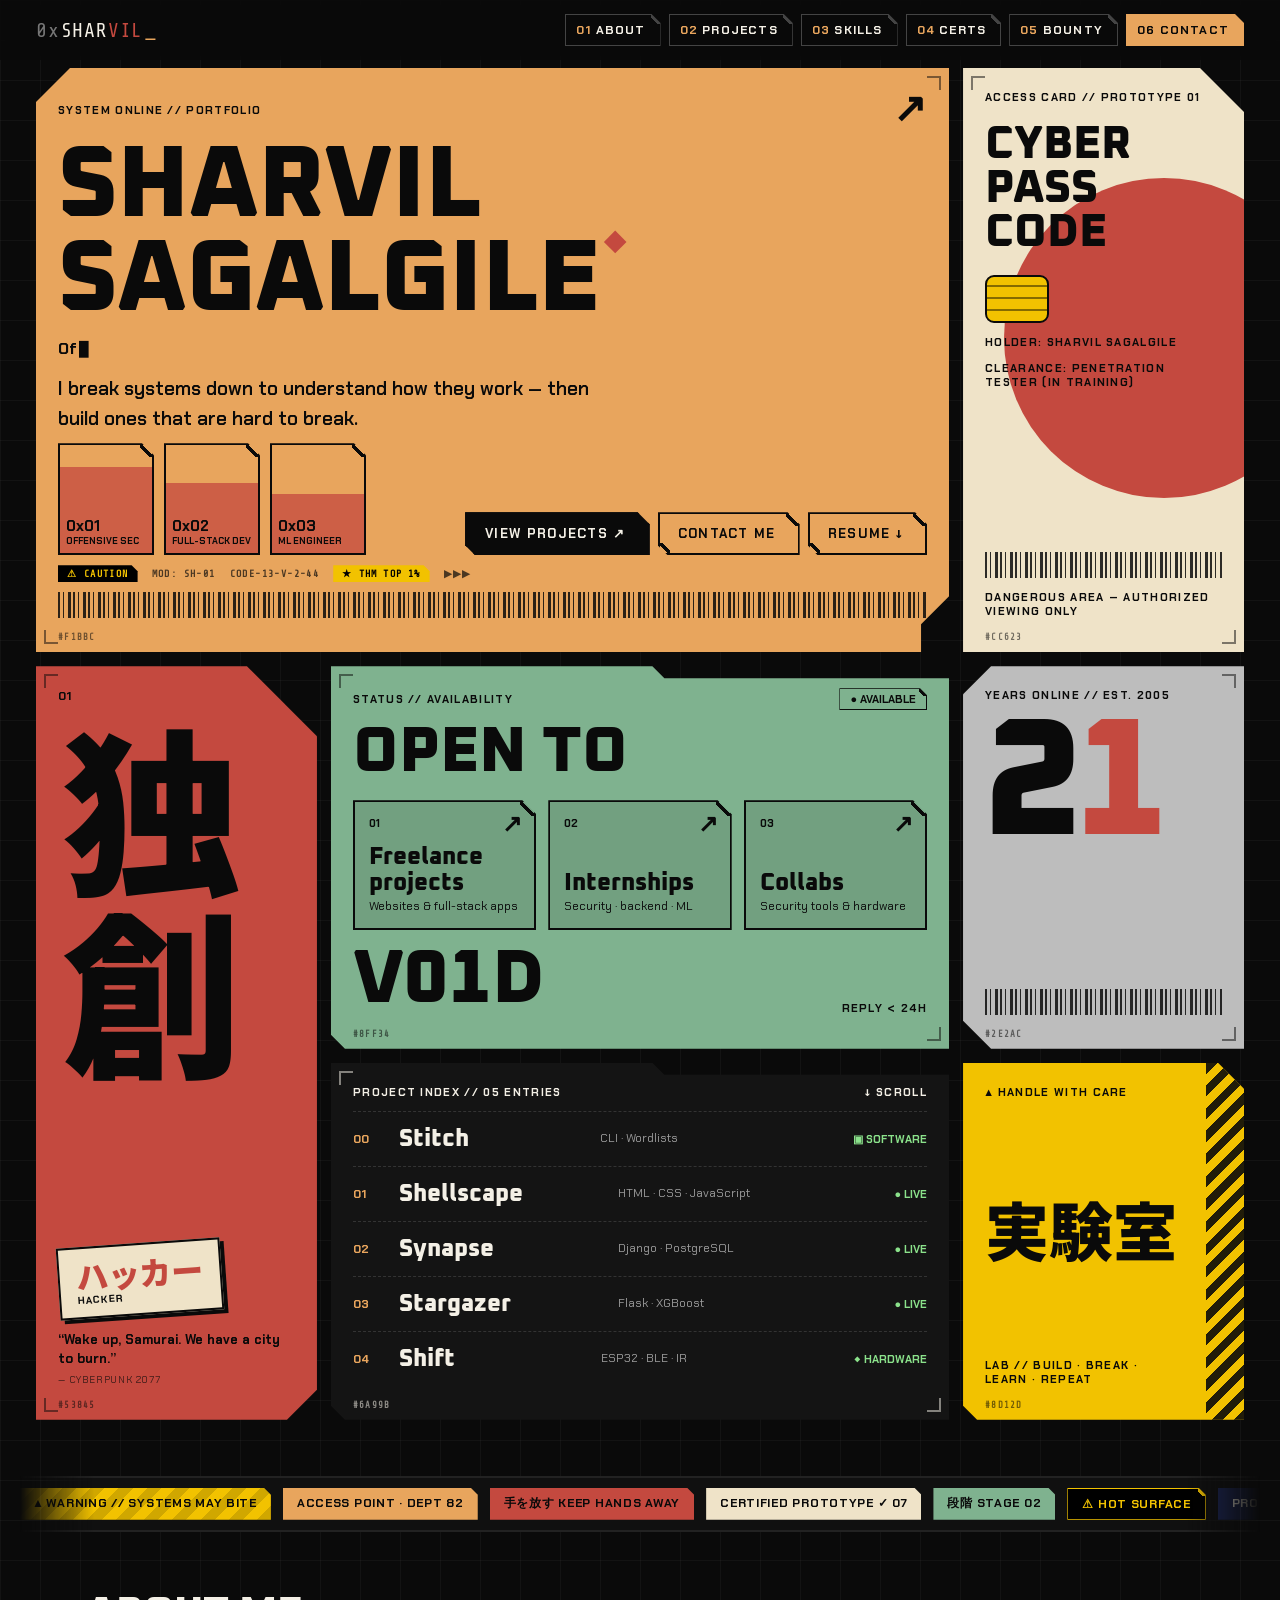
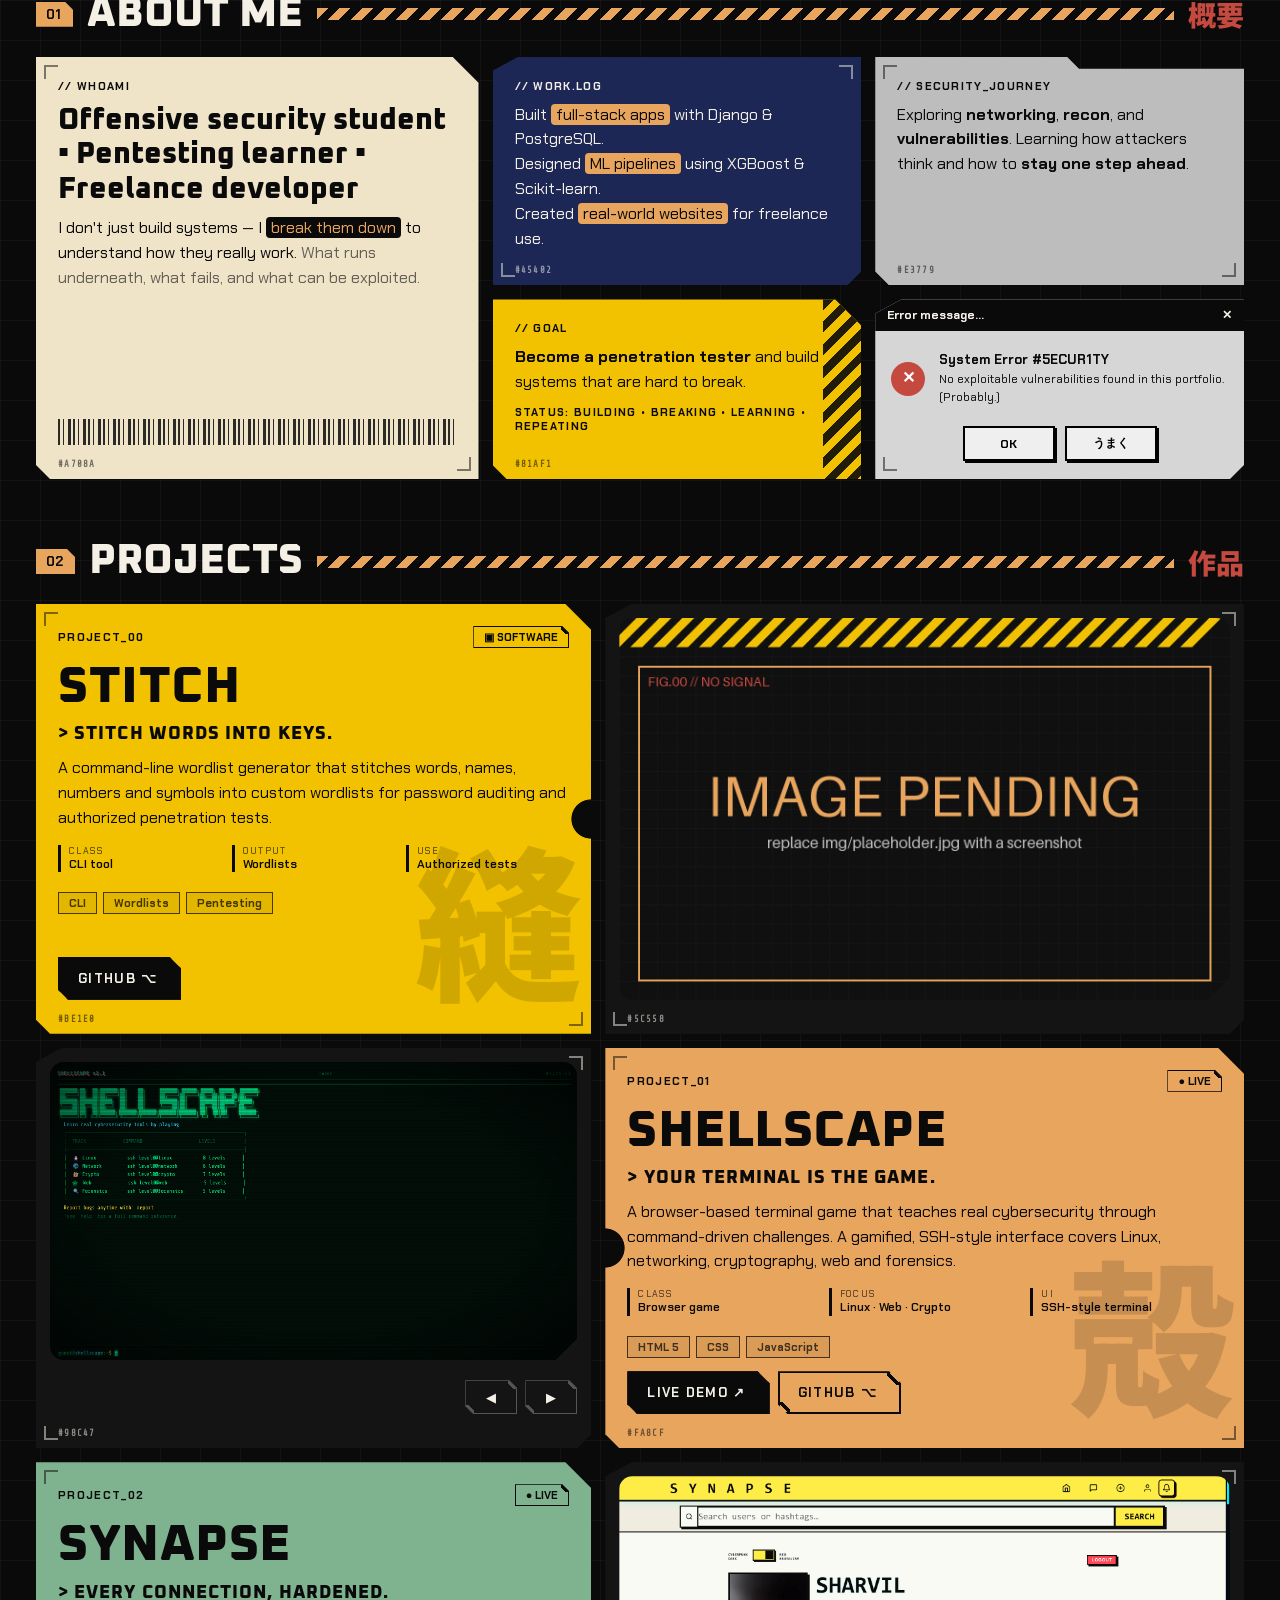
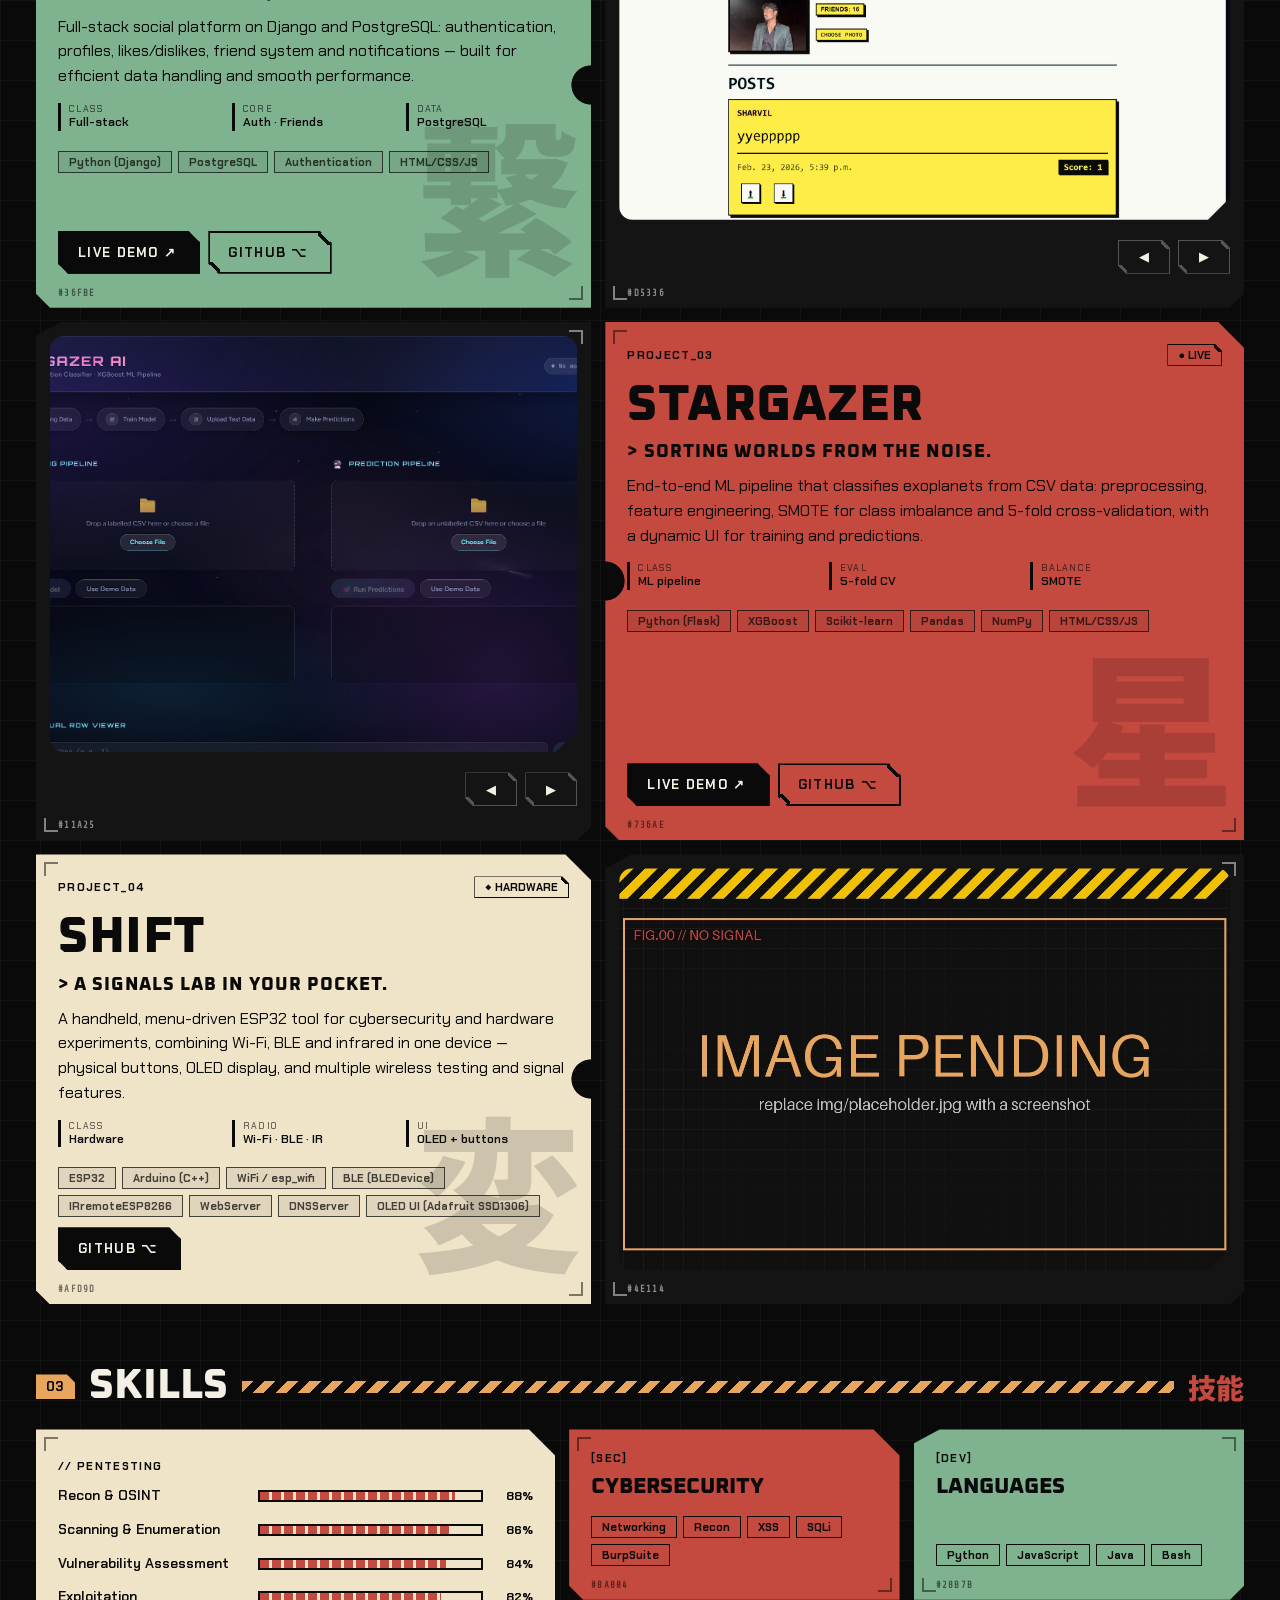
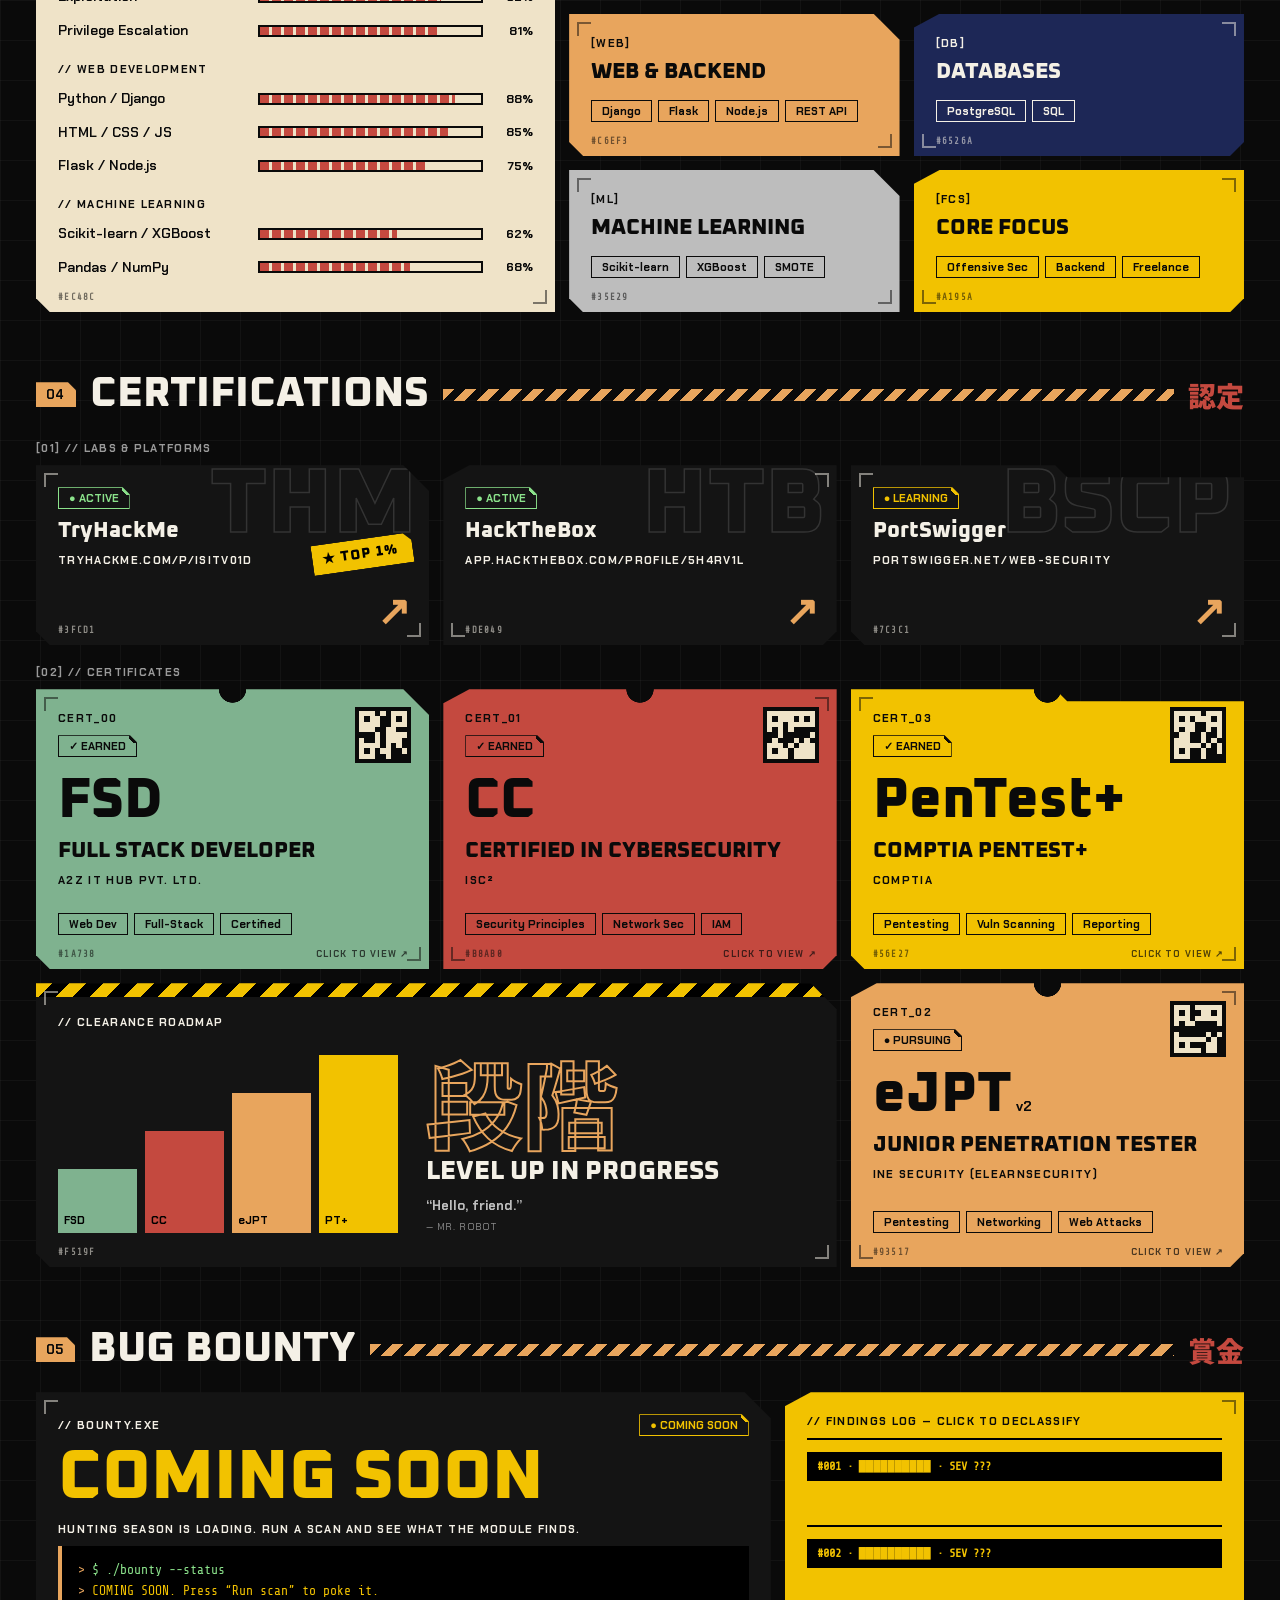
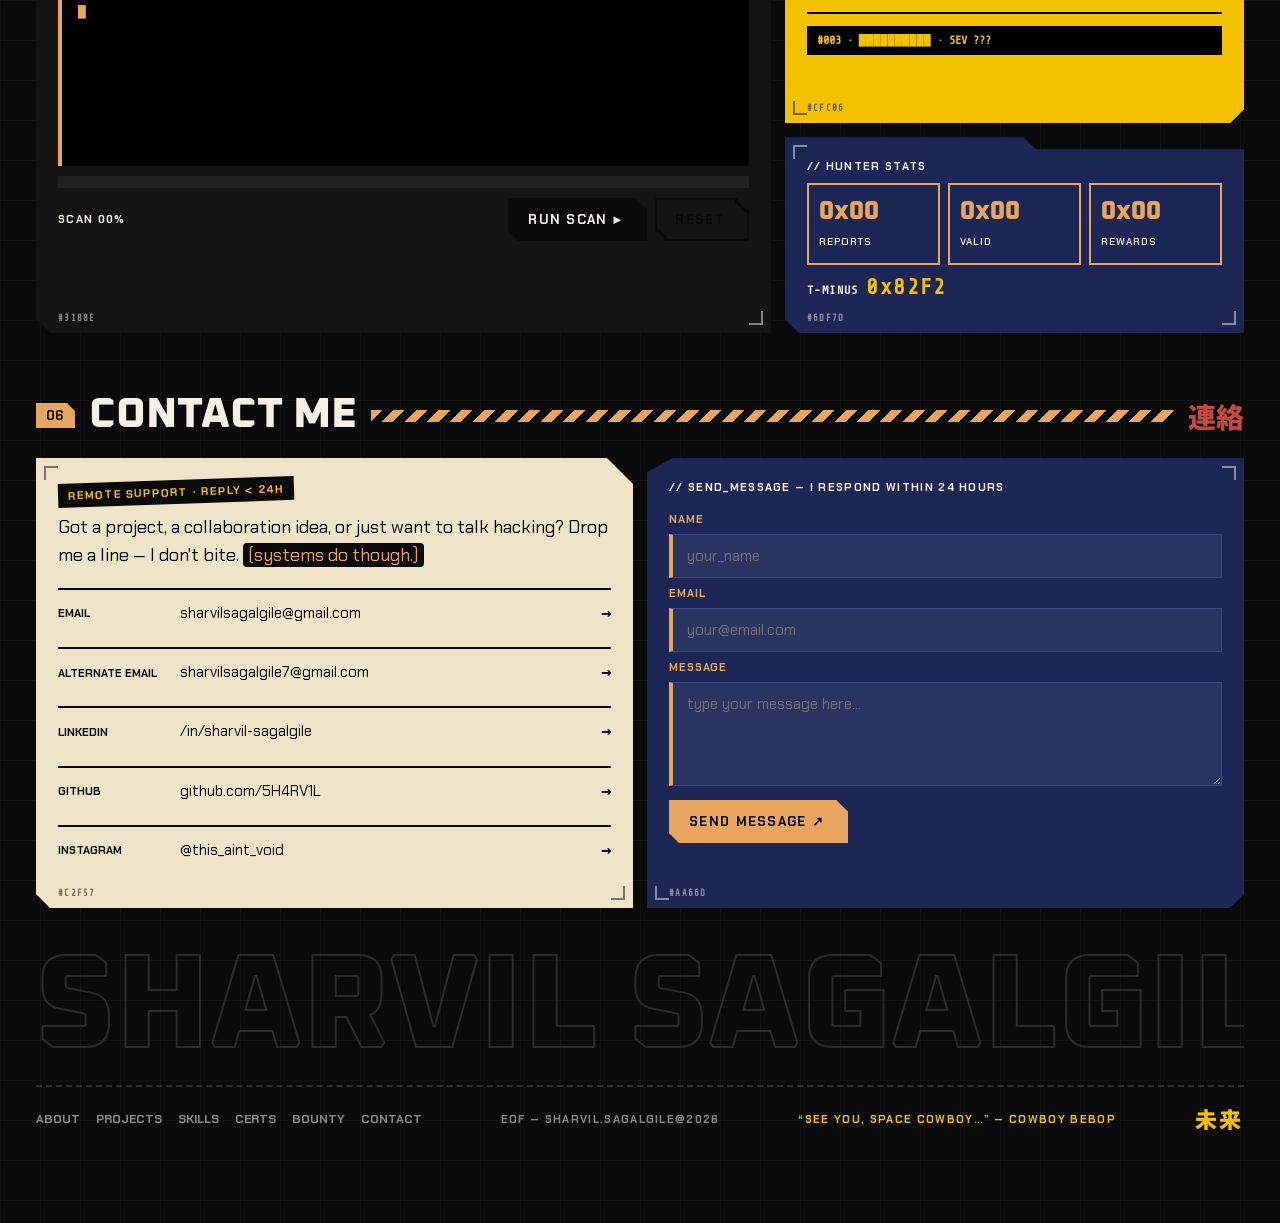
==== commit f5c94dc1: "Update certificate image for CompTIA PenTest+" ====
--- a/index.html
+++ b/index.html
@@ -266,7 +266,7 @@
   <div class="grid three">
     <div class="tile sage cert" data-img="certs/placeholder.jpg"><span class="mono sm">CERT_00</span><span class="tag">✓ EARNED</span><div class="abbr">FSD</div><h4>Full Stack Developer</h4><p class="mono sm">A2Z IT Hub Pvt. Ltd.</p><p class="chips"><span>Web Dev</span><span>Full-Stack</span><span>Certified</span></p></div>
     <div class="tile red cert" data-img="certs/placeholder.jpg"><span class="mono sm">CERT_01</span><span class="tag">✓ EARNED</span><div class="abbr">CC</div><h4>Certified in Cybersecurity</h4><p class="mono sm">ISC²</p><p class="chips"><span>Security Principles</span><span>Network Sec</span><span>IAM</span></p></div>
-    <div class="tile yellow cert" data-img="certs/placeholder.jpg"><span class="mono sm">CERT_03</span><span class="tag">✓ EARNED</span><div class="abbr">PenTest+</div><h4>CompTIA PenTest+</h4><p class="mono sm">CompTIA</p><p class="chips"><span>Pentesting</span><span>Vuln Scanning</span><span>Reporting</span></p></div>
+    <div class="tile yellow cert" data-img="certs/Screenshot_20261026-142104.png"><span class="mono sm">CERT_03</span><span class="tag">✓ EARNED</span><div class="abbr">PenTest+</div><h4>CompTIA PenTest+</h4><p class="mono sm">CompTIA</p><p class="chips"><span>Pentesting</span><span>Vuln Scanning</span><span>Reporting</span></p></div>
     <div class="tile dark roadmap">
       <div class="haz"></div>
       <span class="mono sm">// CLEARANCE ROADMAP</span>
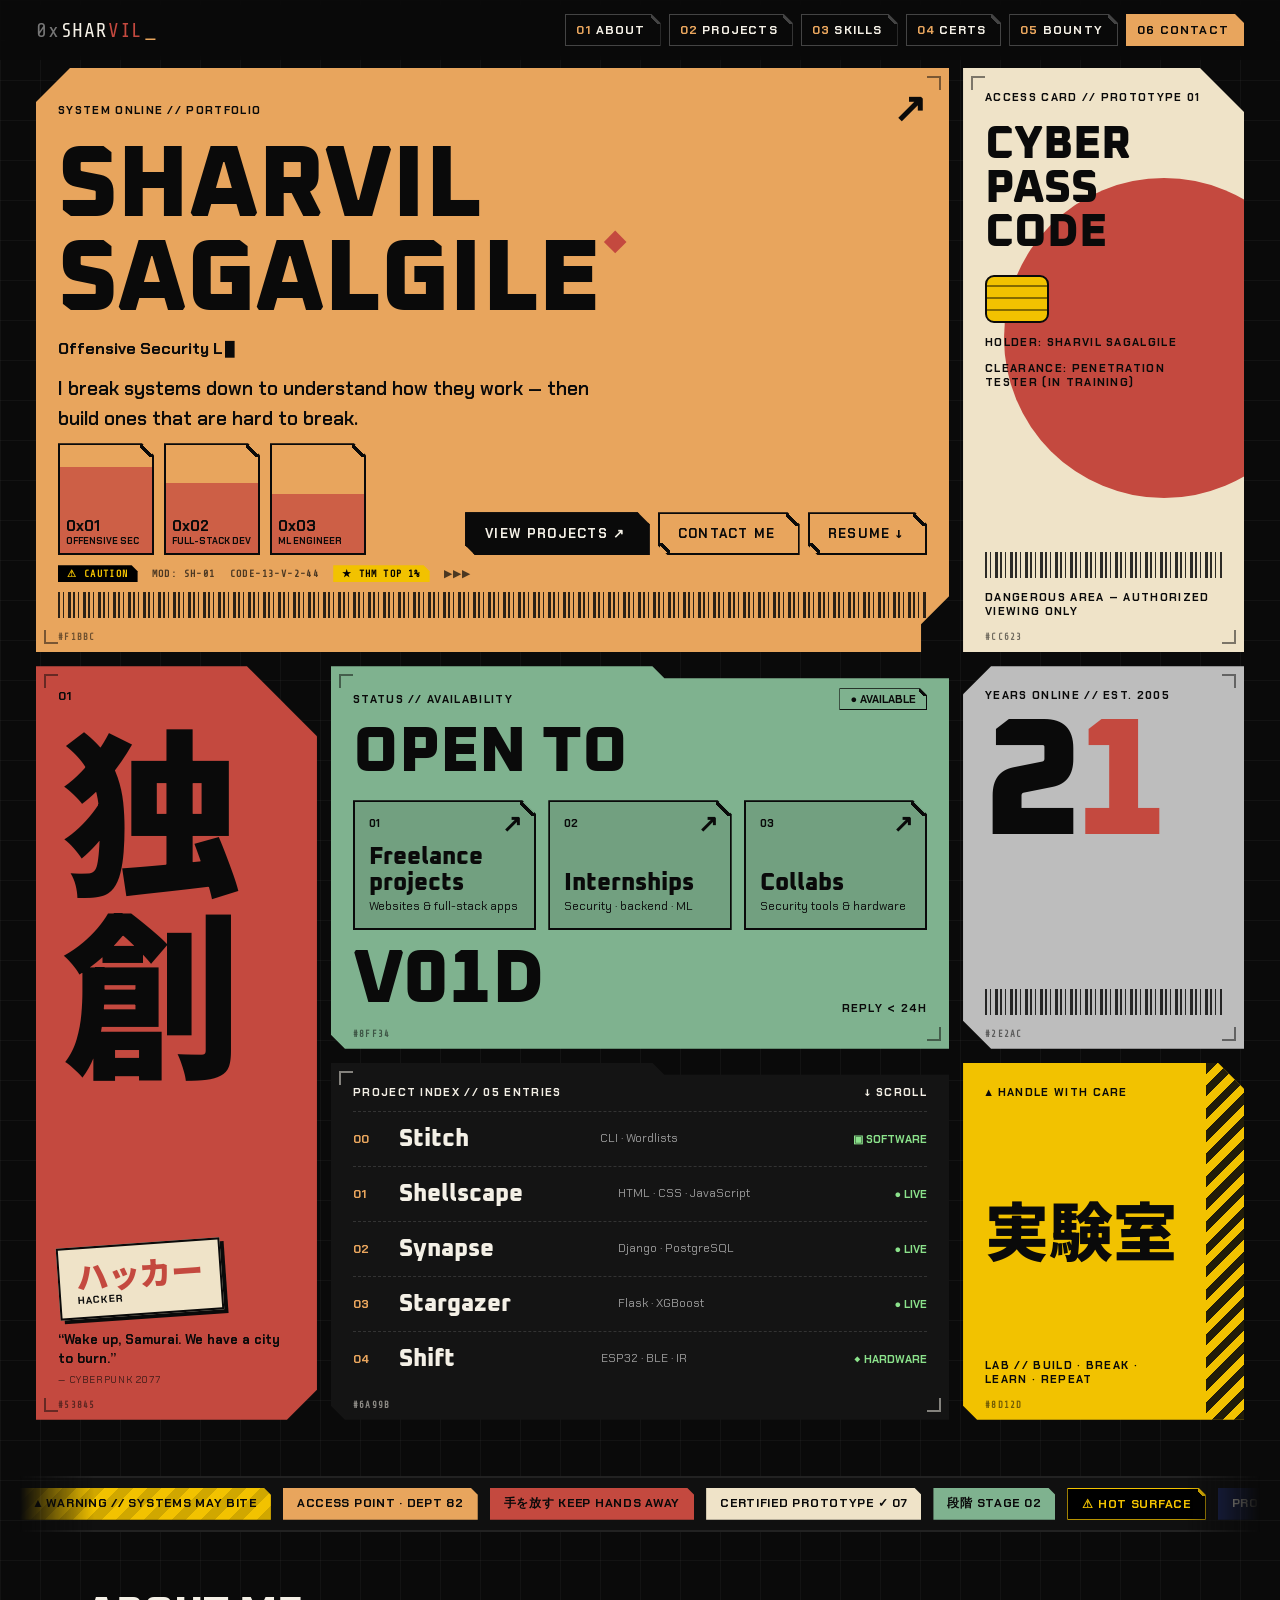
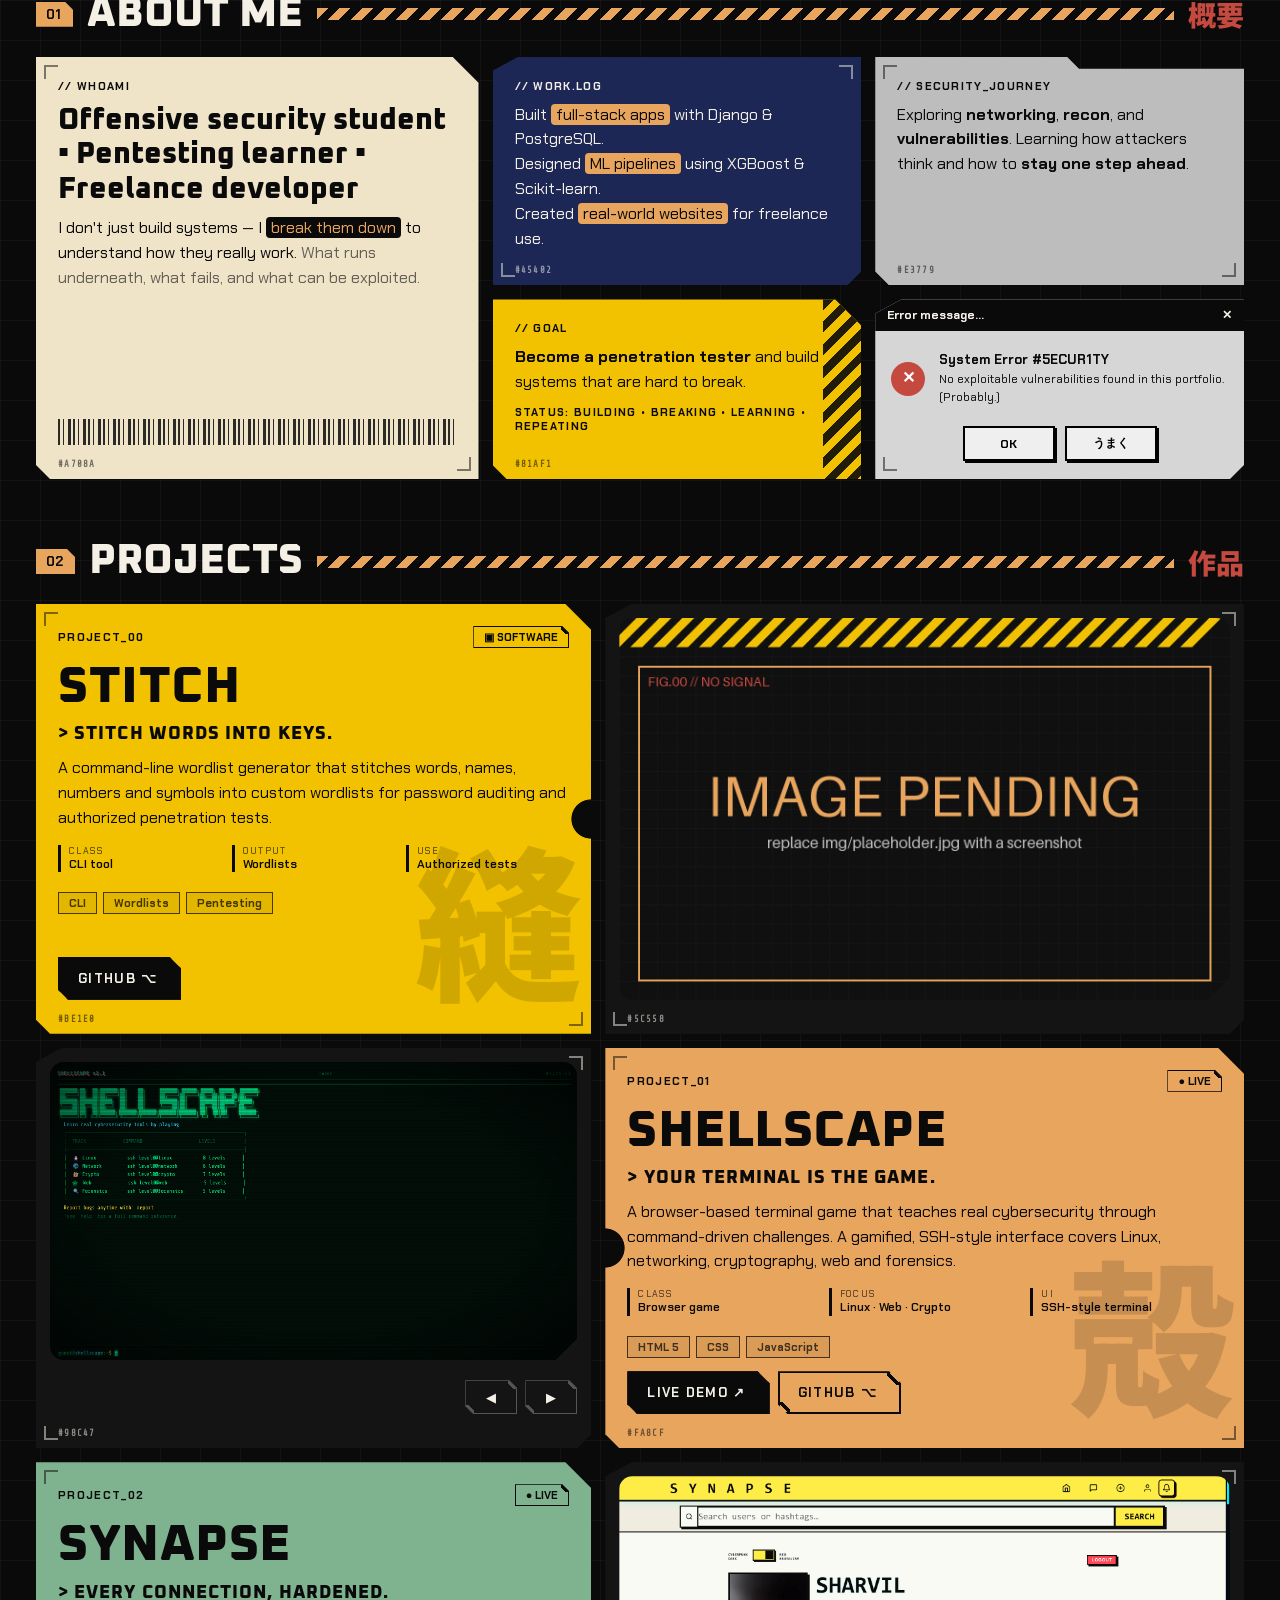
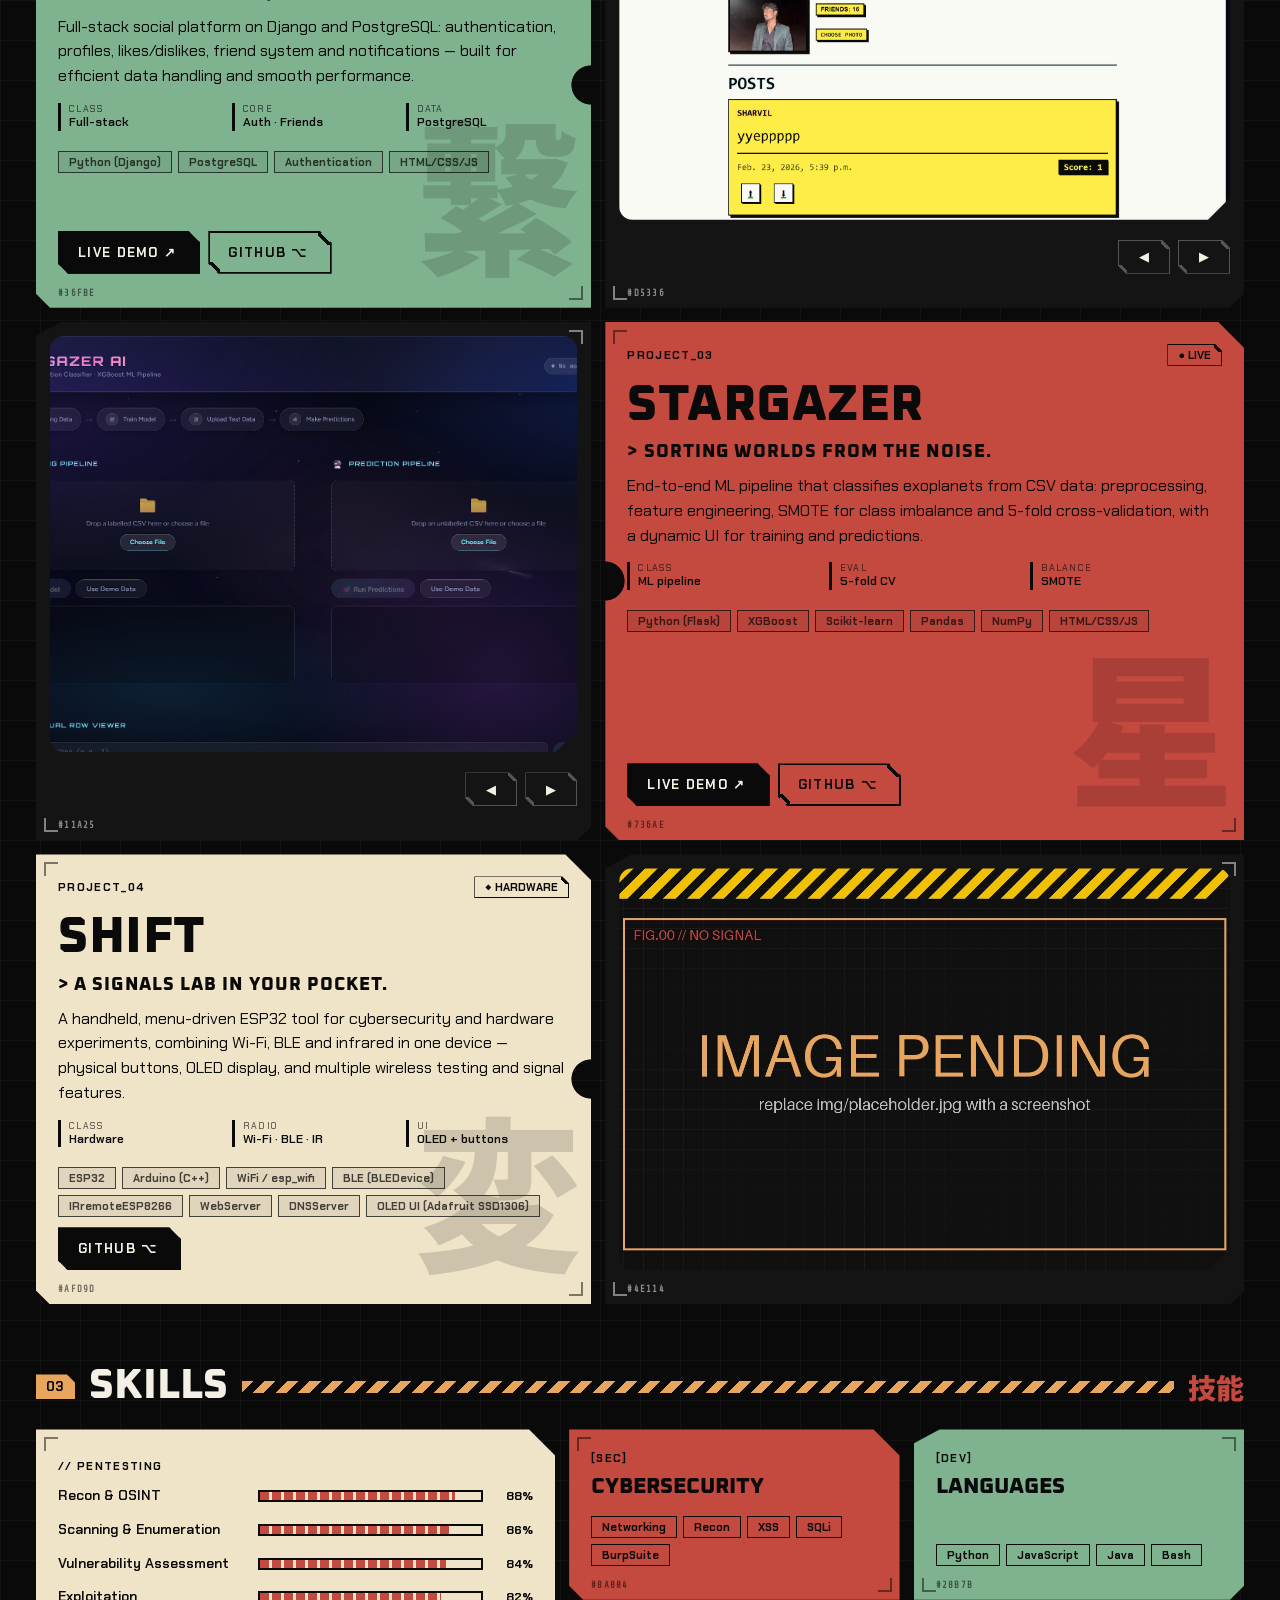
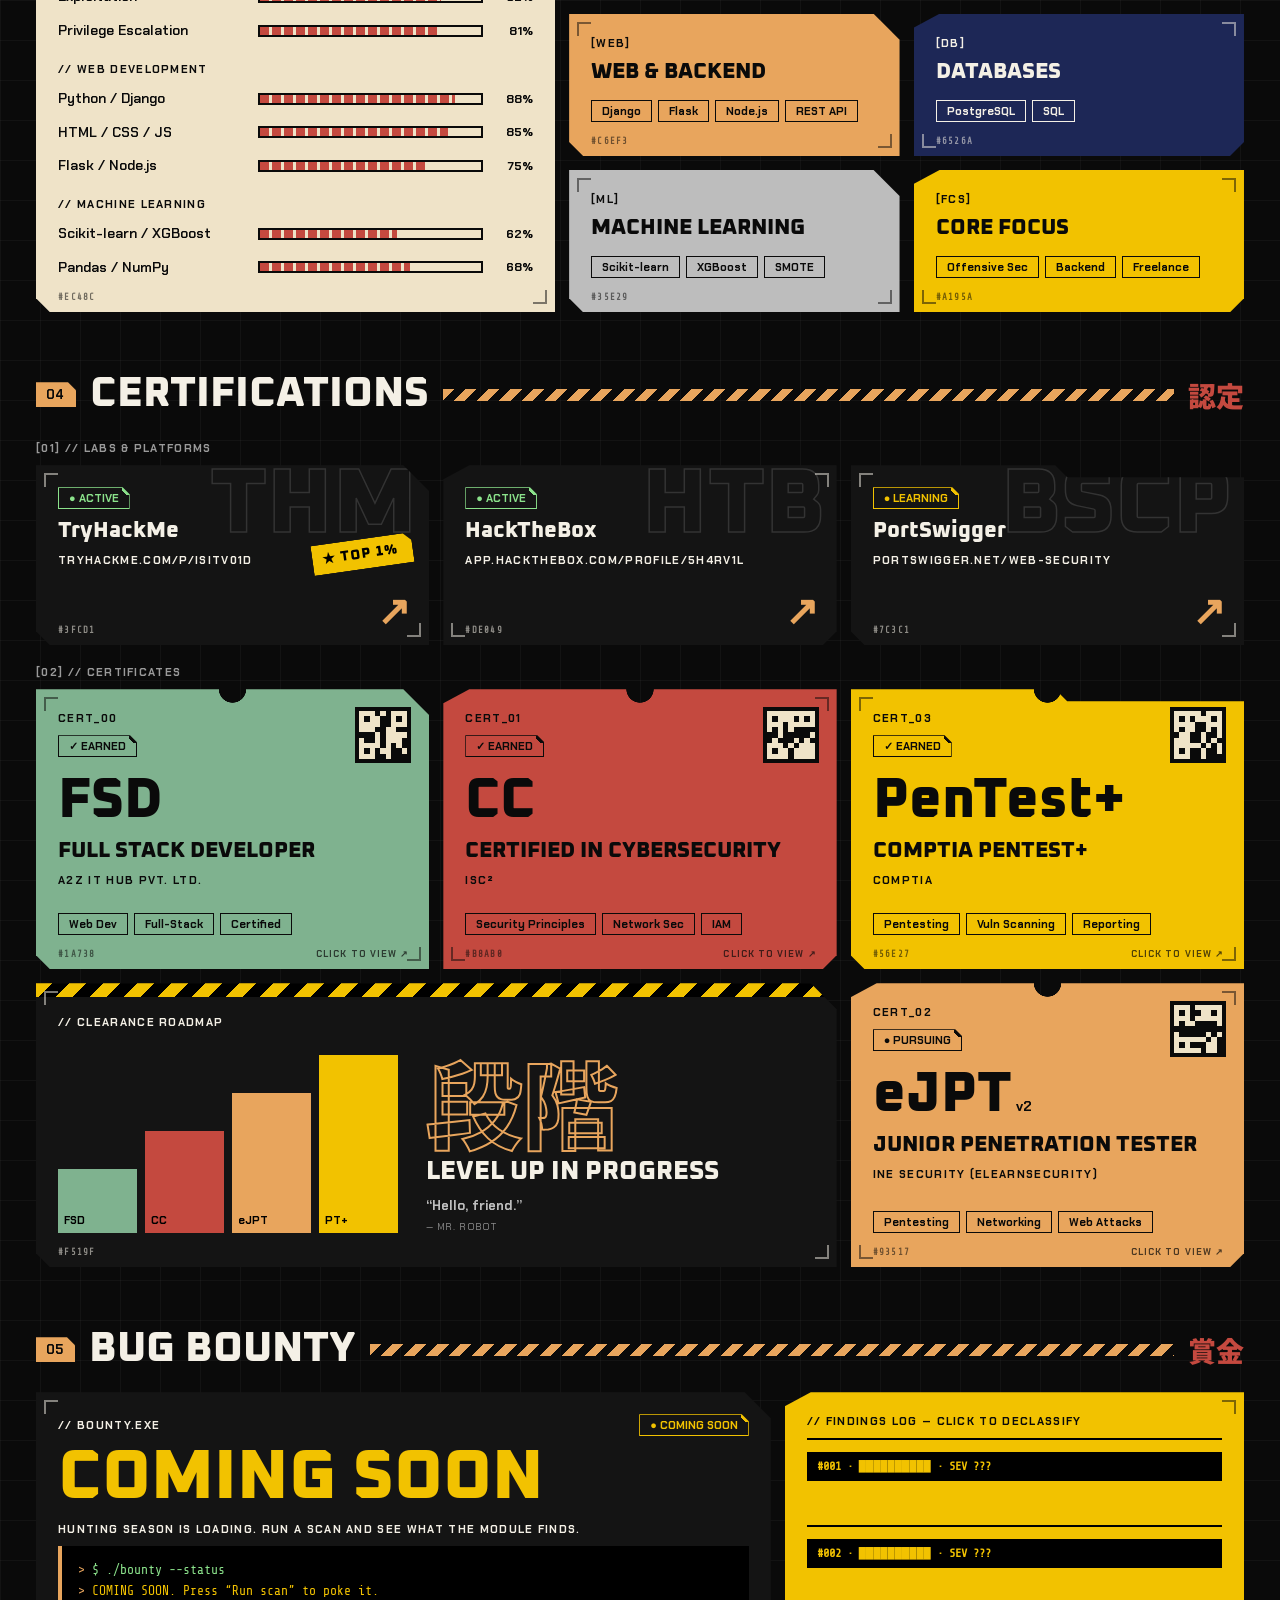
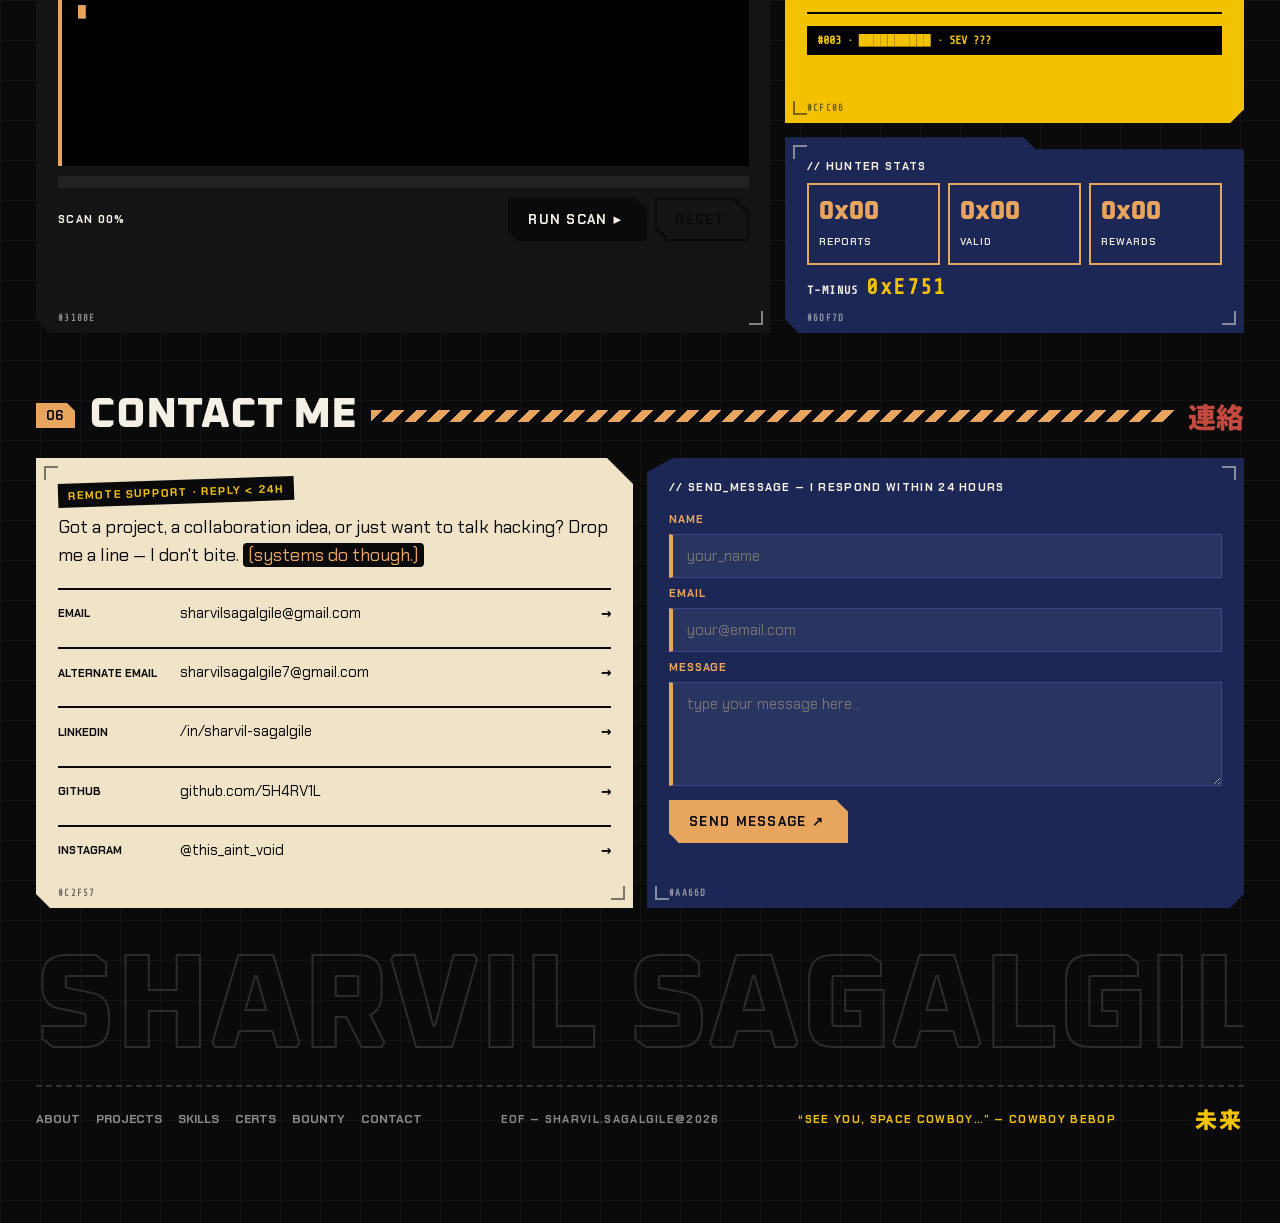
==== commit 9c2c38ef: "Update index.html" ====
--- a/index.html
+++ b/index.html
@@ -264,7 +264,7 @@
   </div>
   <p class="mono sm sub">[02] // CERTIFICATES</p>
   <div class="grid three">
-    <div class="tile sage cert" data-img="certs/placeholder.jpg"><span class="mono sm">CERT_00</span><span class="tag">✓ EARNED</span><div class="abbr">FSD</div><h4>Full Stack Developer</h4><p class="mono sm">A2Z IT Hub Pvt. Ltd.</p><p class="chips"><span>Web Dev</span><span>Full-Stack</span><span>Certified</span></p></div>
+    <div class="tile sage cert" data-img="certs/Sharvil_Anil_Sagalgile_Full Stack Web Developer_Certificate.jpg.jpeg"><span class="mono sm">CERT_00</span><span class="tag">✓ EARNED</span><div class="abbr">FSD</div><h4>Full Stack Developer</h4><p class="mono sm">A2Z IT Hub Pvt. Ltd.</p><p class="chips"><span>Web Dev</span><span>Full-Stack</span><span>Certified</span></p></div>
     <div class="tile red cert" data-img="certs/placeholder.jpg"><span class="mono sm">CERT_01</span><span class="tag">✓ EARNED</span><div class="abbr">CC</div><h4>Certified in Cybersecurity</h4><p class="mono sm">ISC²</p><p class="chips"><span>Security Principles</span><span>Network Sec</span><span>IAM</span></p></div>
     <div class="tile yellow cert" data-img="certs/Screenshot_20261026-142104.png"><span class="mono sm">CERT_03</span><span class="tag">✓ EARNED</span><div class="abbr">PenTest+</div><h4>CompTIA PenTest+</h4><p class="mono sm">CompTIA</p><p class="chips"><span>Pentesting</span><span>Vuln Scanning</span><span>Reporting</span></p></div>
     <div class="tile dark roadmap">
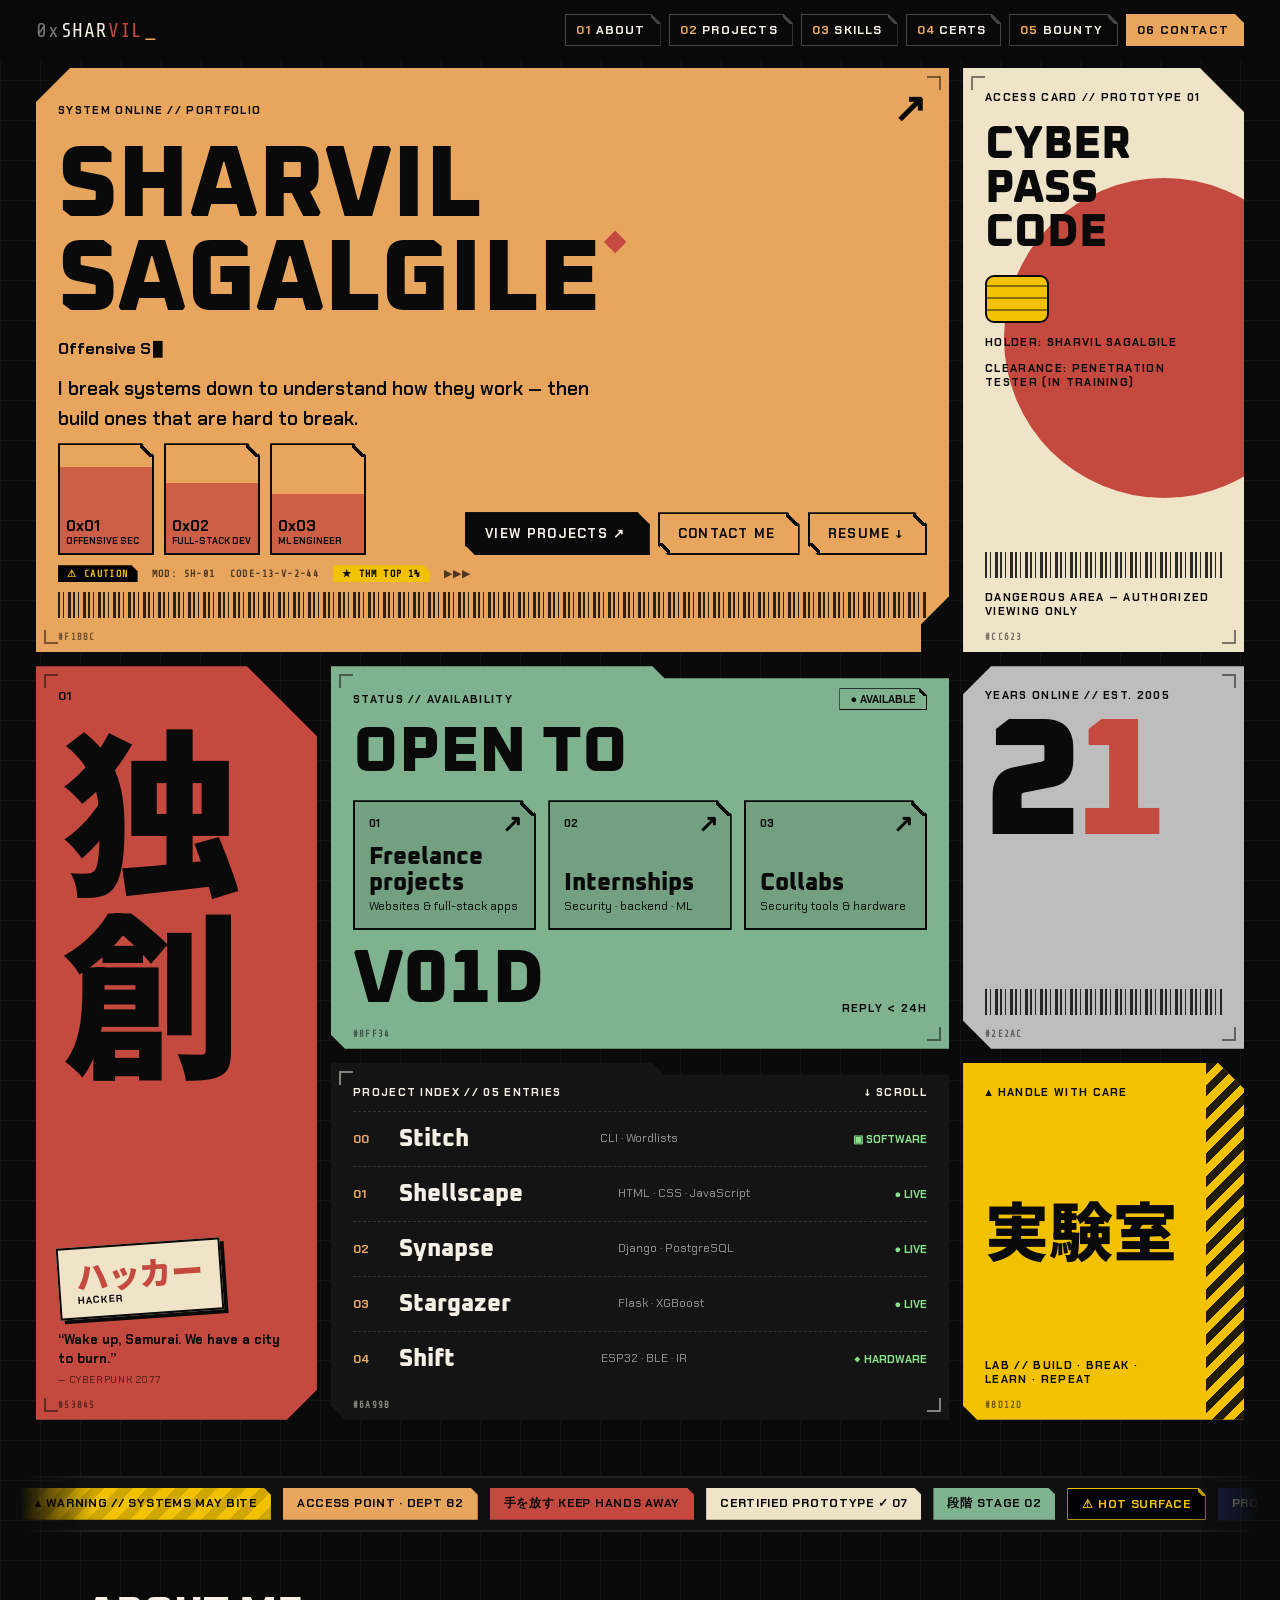
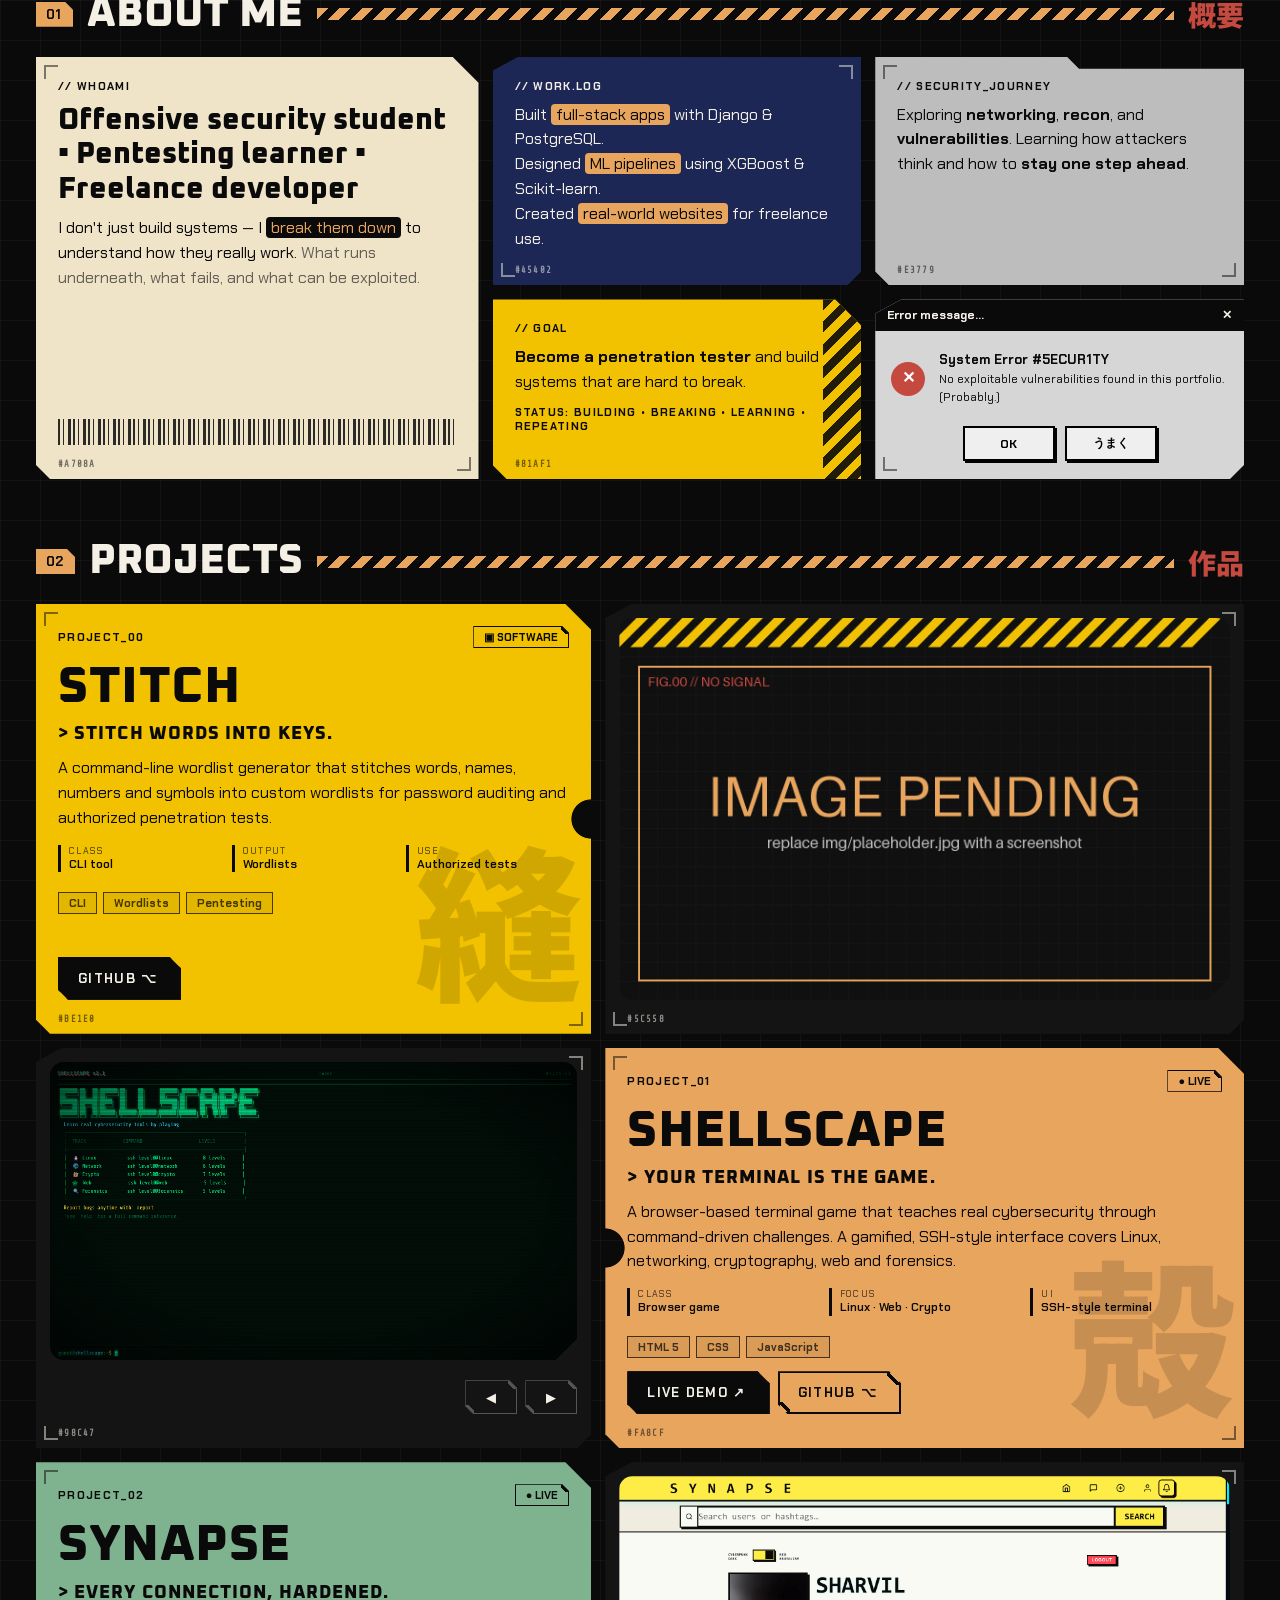
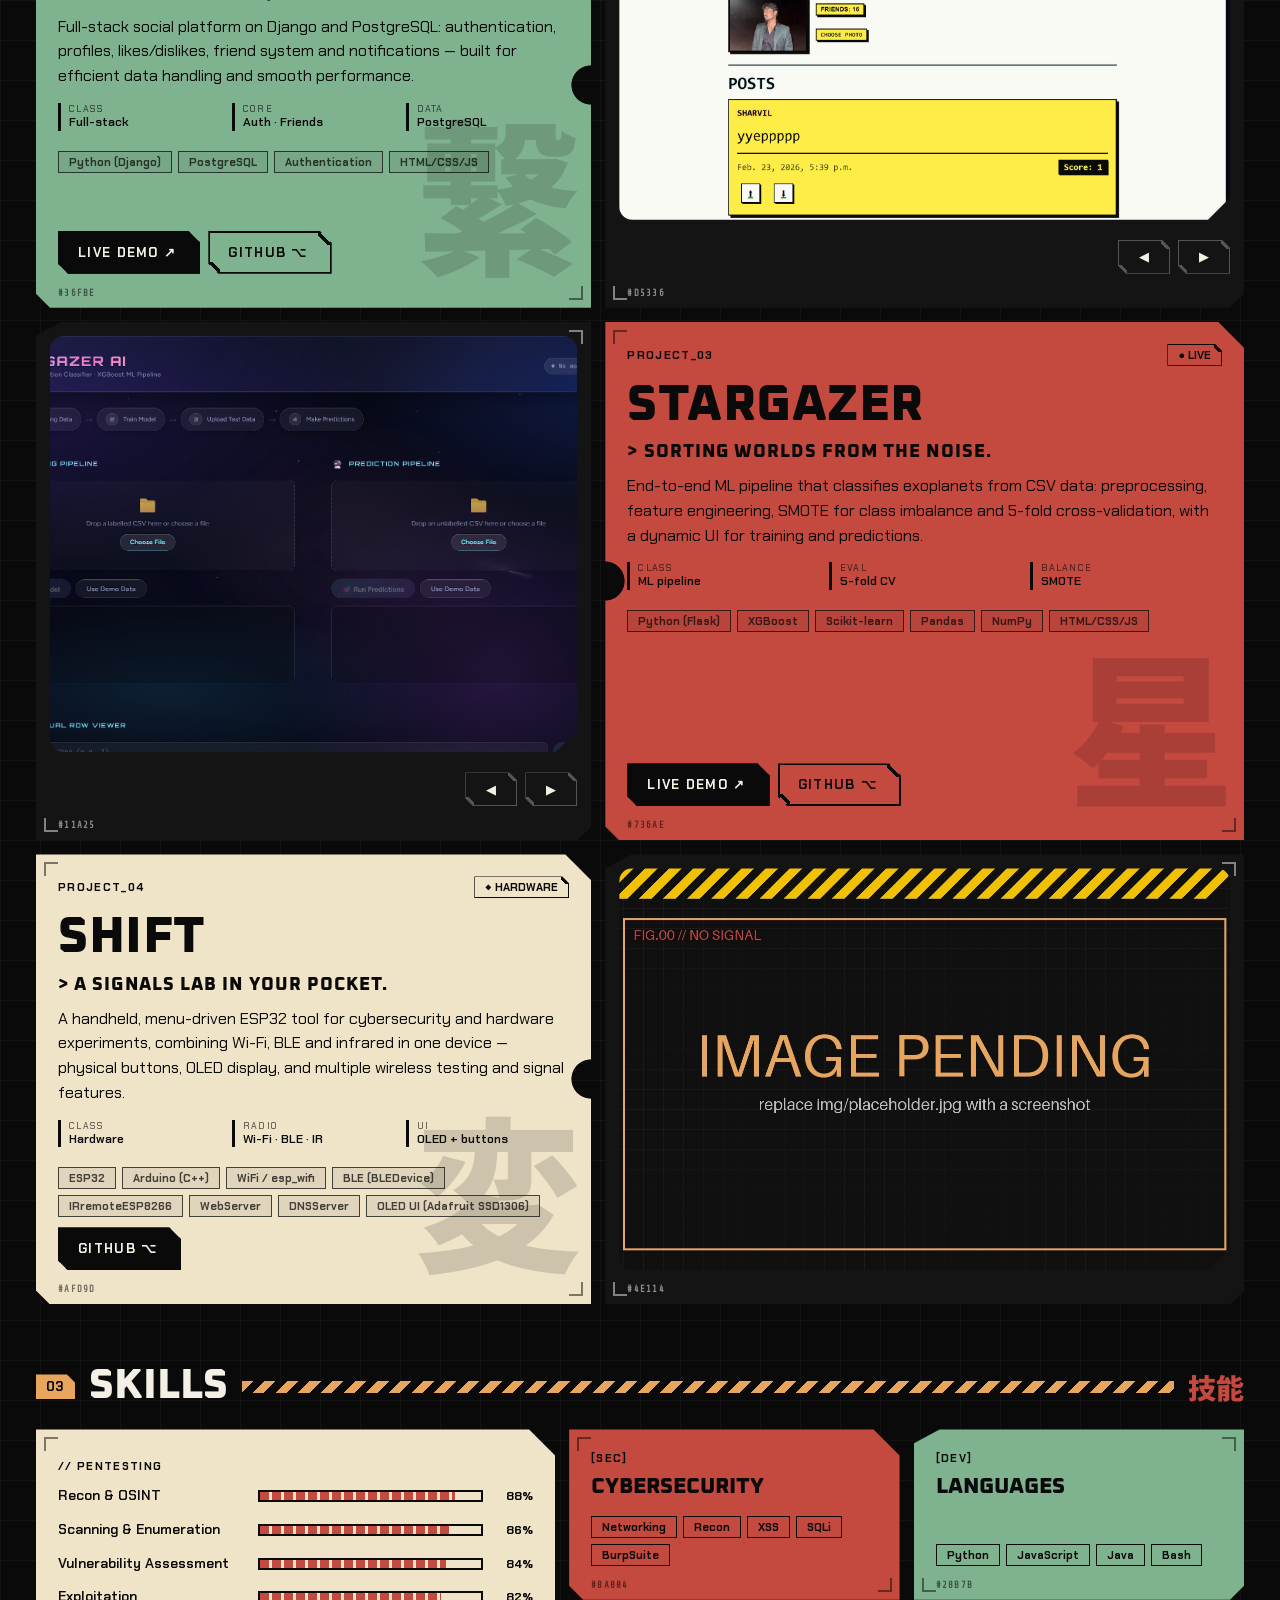
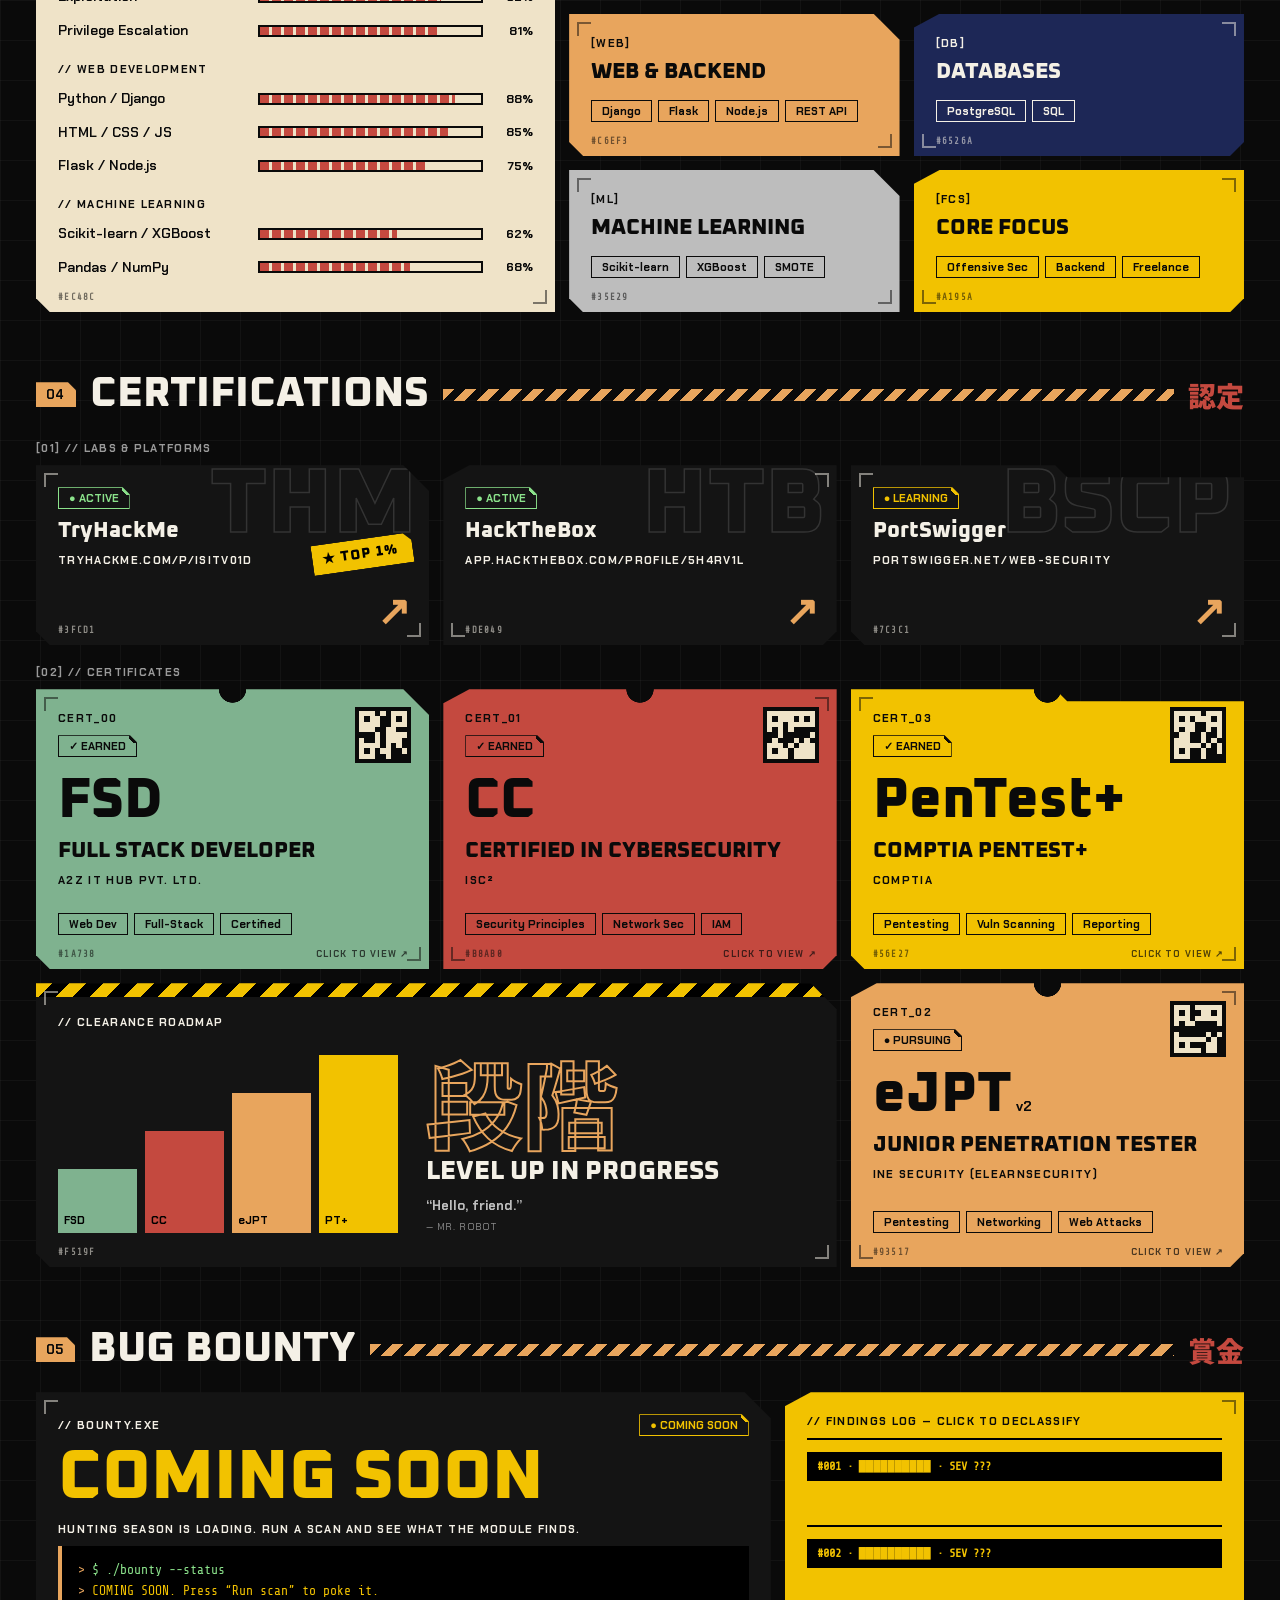
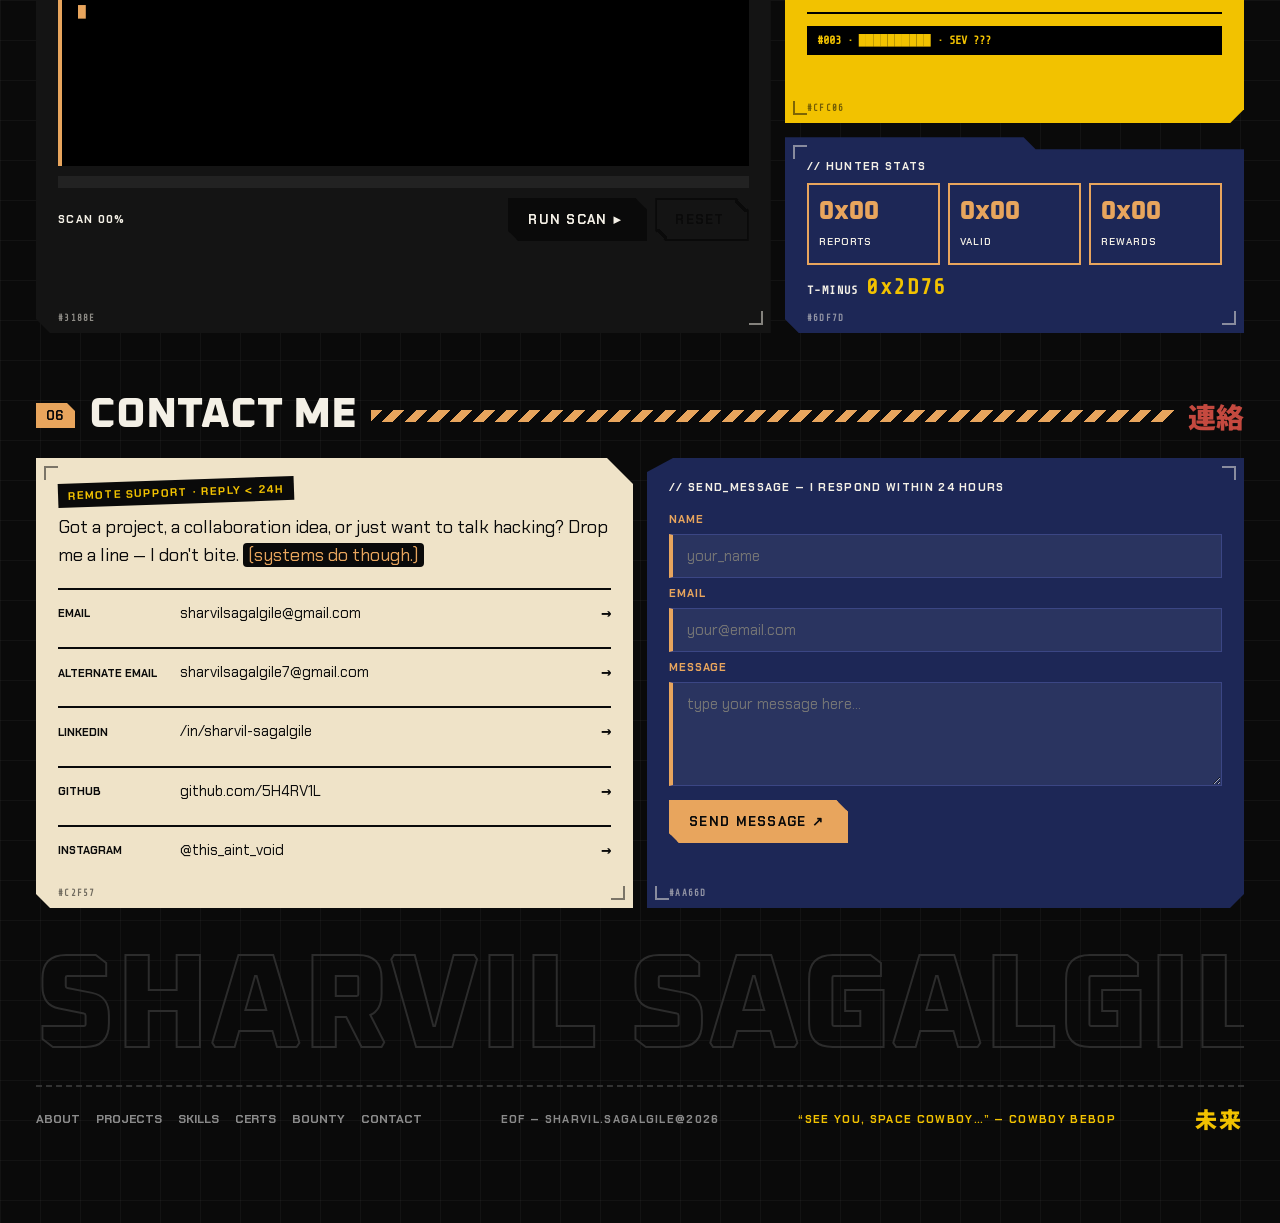
==== commit 3b1c0beb: "Add multiple favicon links to index.html" ====
--- a/index.html
+++ b/index.html
@@ -11,7 +11,10 @@
 <meta property="og:description" content="Offensive security learner, full-stack developer and ML engineer.">
 <meta property="og:image" content="https://sharvil.site/og-preview.png">
 <meta name="twitter:card" content="summary_large_image">
-<link rel="icon" href="data:image/svg+xml,%3Csvg xmlns='http://www.w3.org/2000/svg' viewBox='0 0 32 32'%3E%3Crect width='32' height='32' rx='7' fill='%23c4493f'/%3E%3Cpath d='M9 22L22 9M12 9h10v10' stroke='%23000' stroke-width='3' fill='none'/%3E%3C/svg%3E">
+<link rel="icon" href="/favicon/favicon.ico" sizes="any">
+<link rel="icon" type="image/png" sizes="32x32" href="/favicon/favicon-32x32.png">
+<link rel="icon" type="image/png" sizes="16x16" href="/favicon/favicon-16x16.png">
+<link rel="apple-touch-icon" href="/favicon/apple-touch-icon.png">
 <link rel="preconnect" href="https://fonts.googleapis.com">
 <link rel="preconnect" href="https://fonts.gstatic.com" crossorigin>
 <link href="https://fonts.googleapis.com/css2?family=Oxanium:wght@600;800&family=Chakra+Petch:wght@400;500;600;700&family=Share+Tech+Mono&display=swap" rel="stylesheet">
